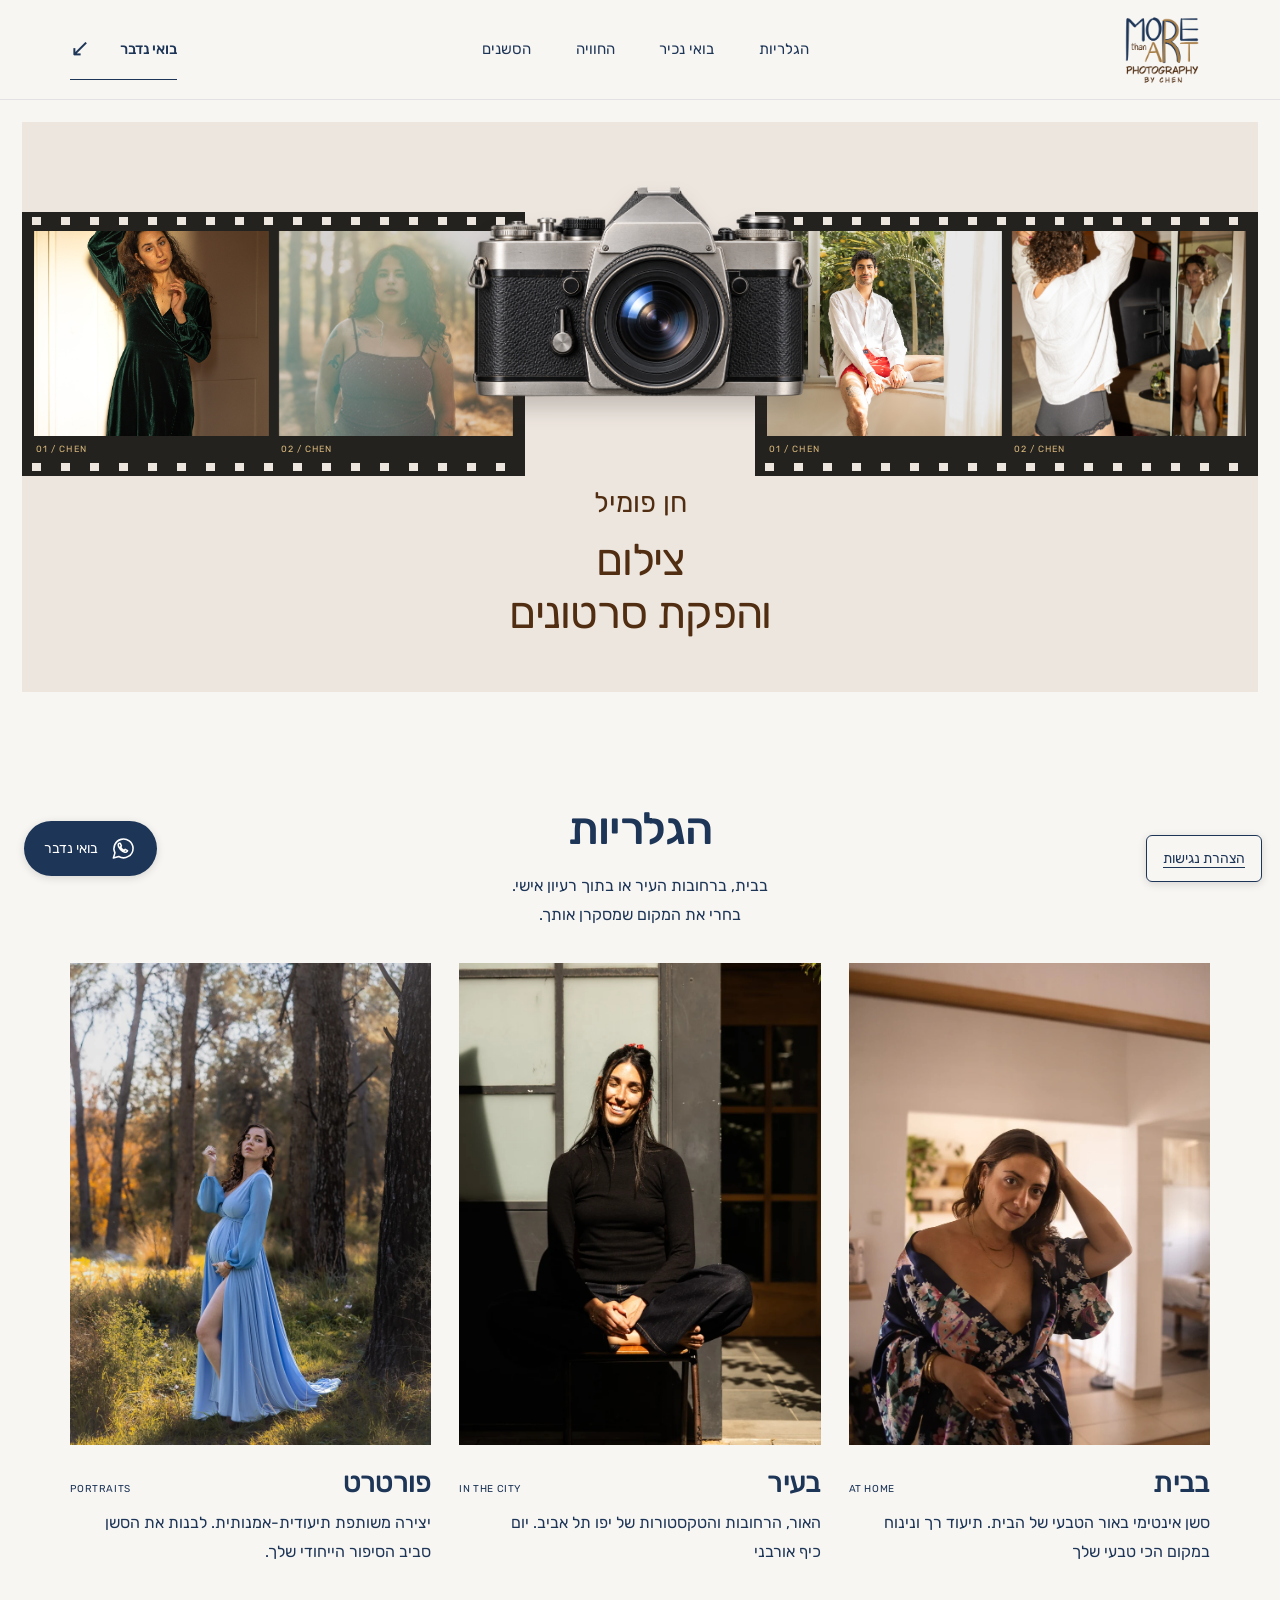
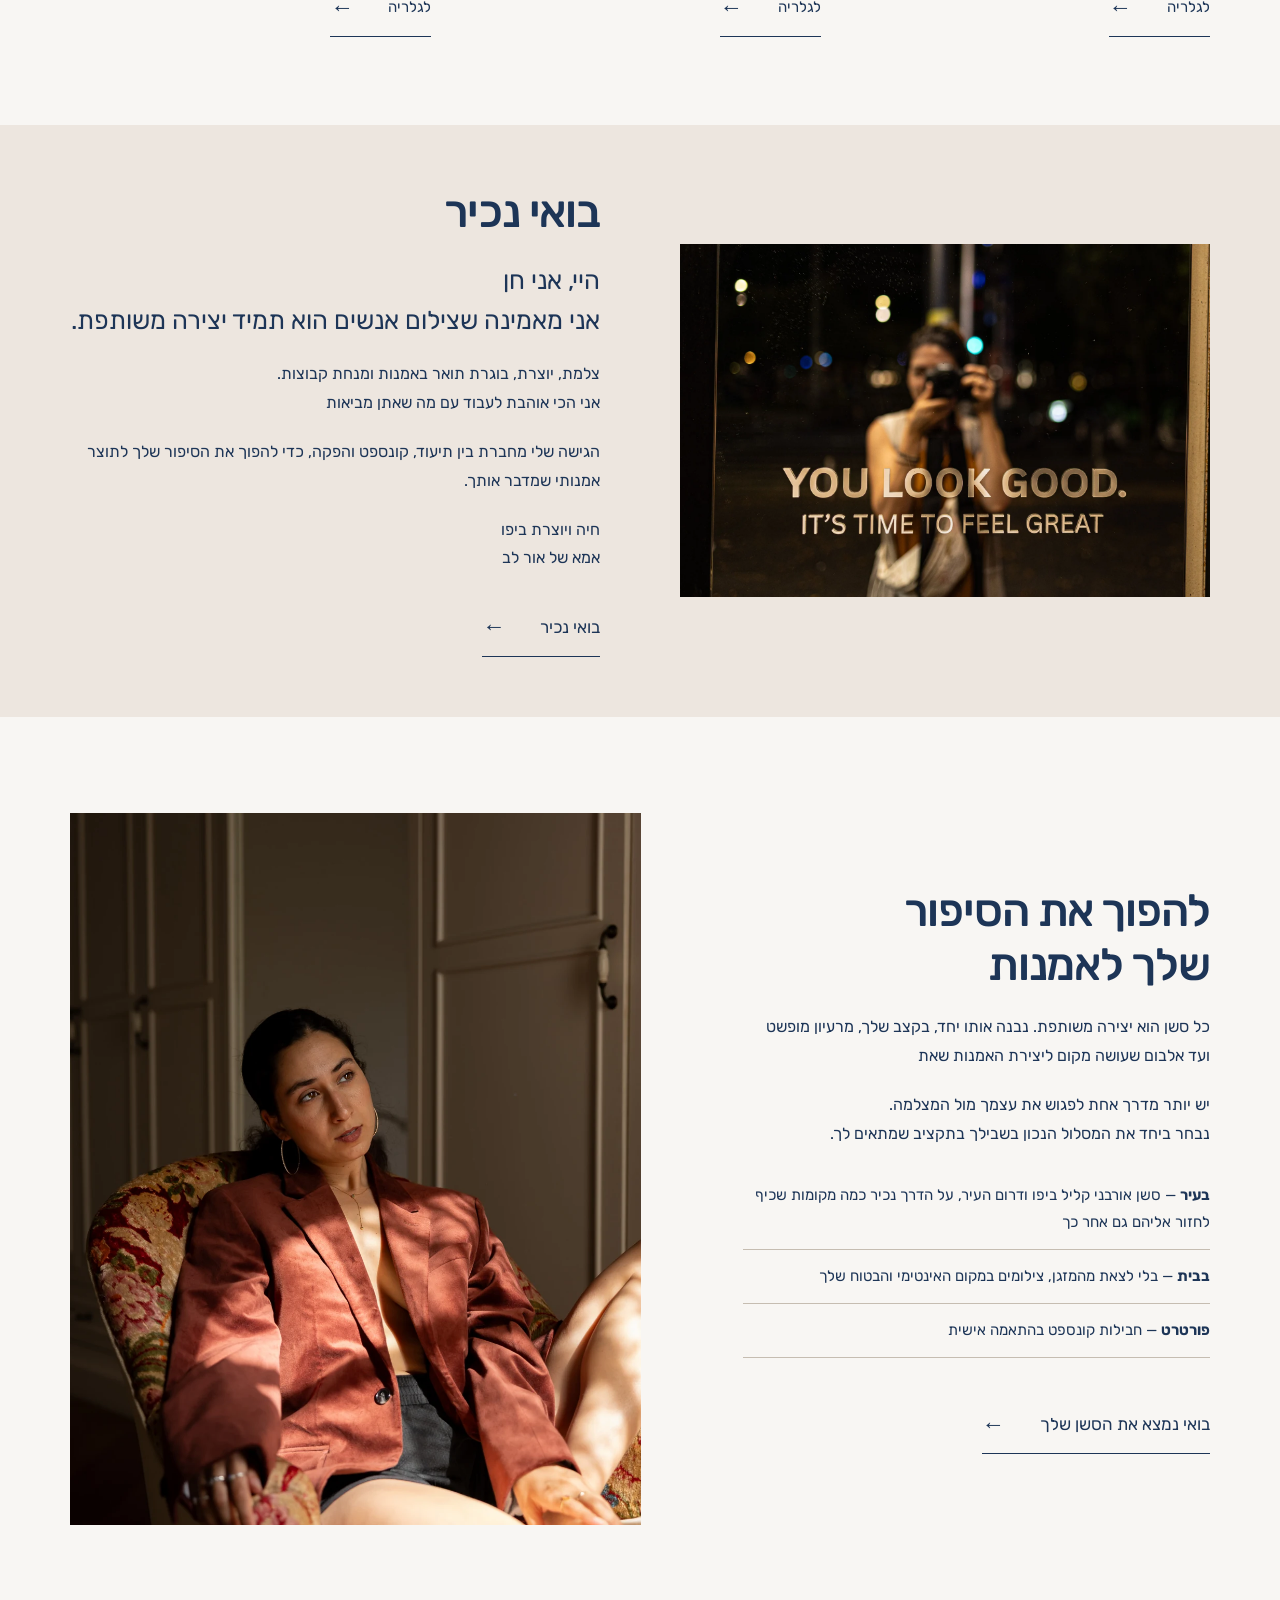
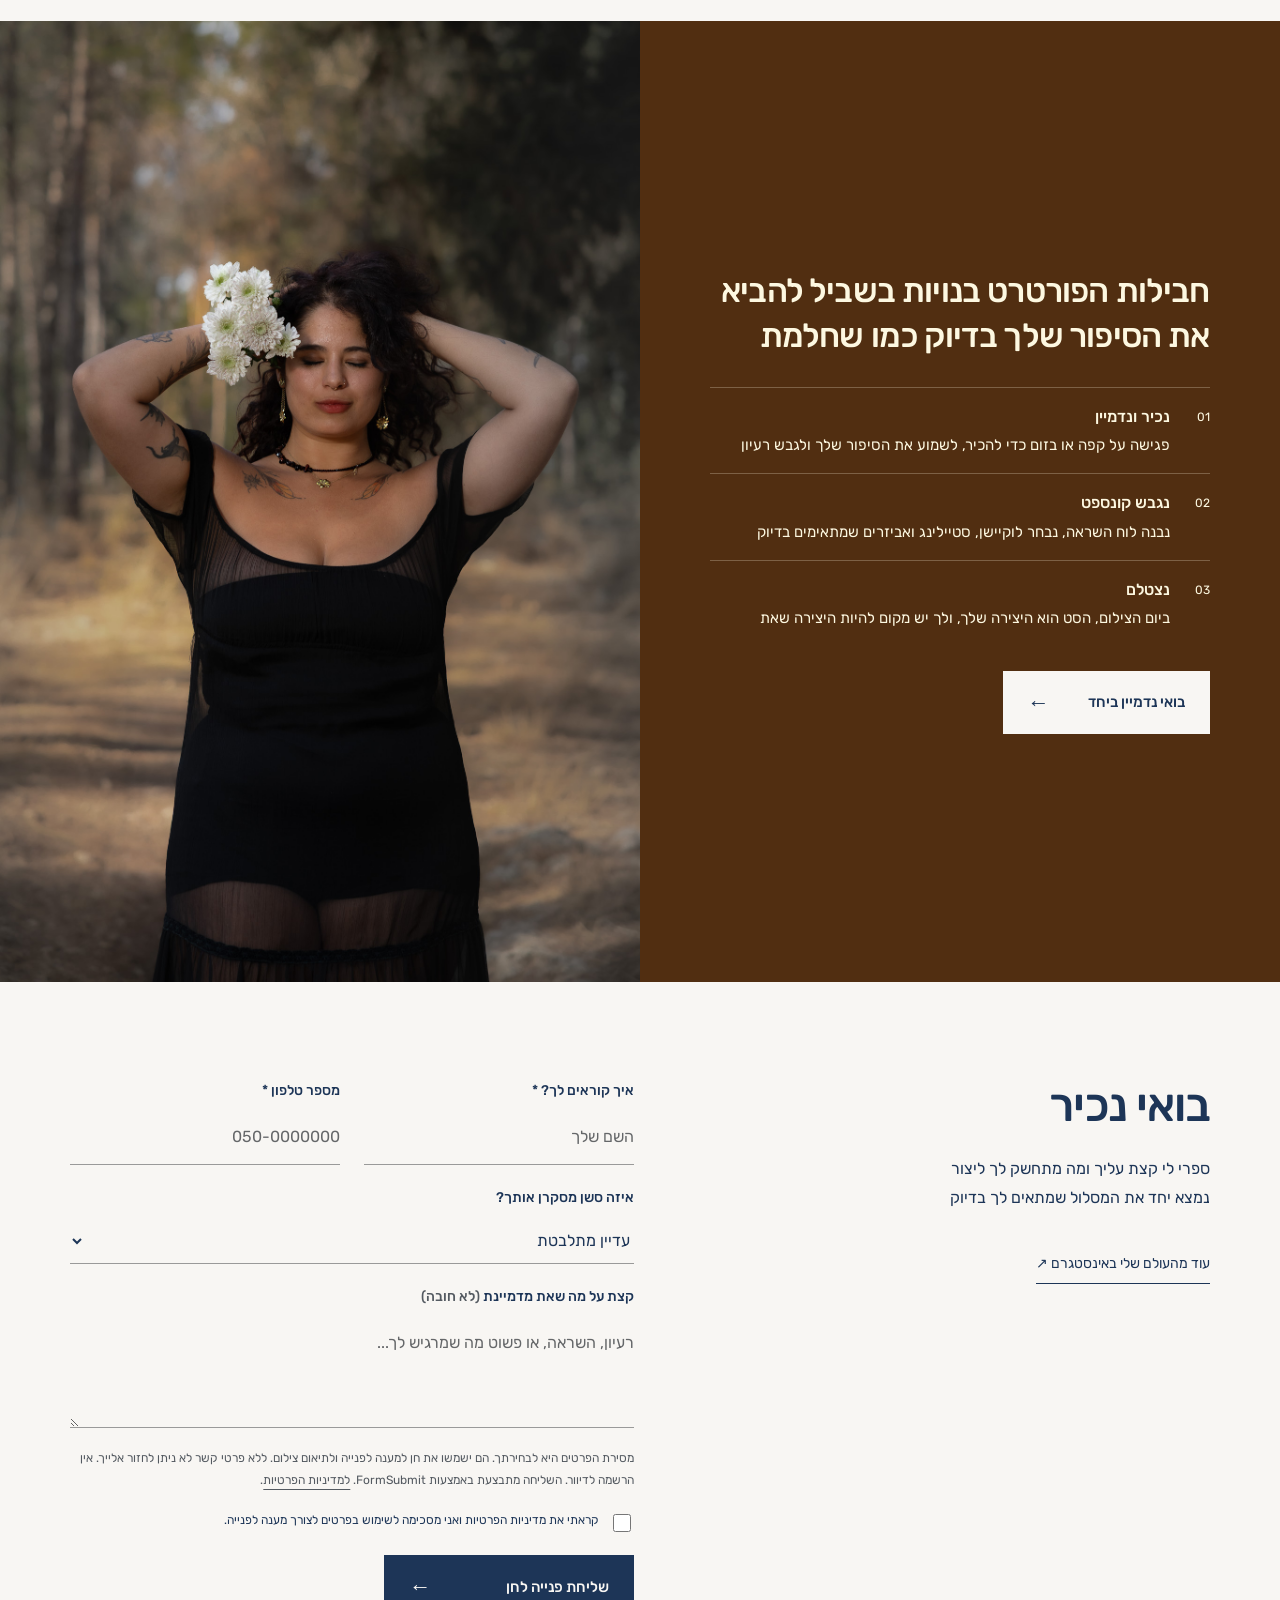
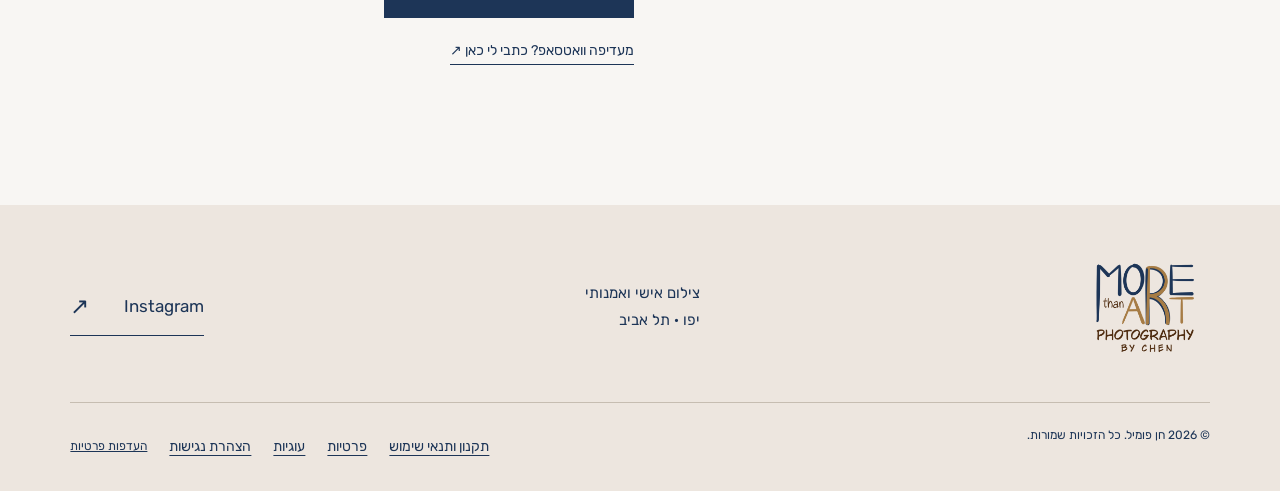
==== index.html @ 93b51cbd "Update legal disclosures and expose persistent accessibility statement link" ====
<!doctype html>
<html lang="he" dir="rtl">
<head>
  <meta charset="utf-8">
  <meta name="viewport" content="width=device-width,initial-scale=1">
  <meta name="description" content="חן פומיל, צלמת ויוצרת ביפו. צילום אישי ואמנותי בבית, בעיר ובסשן פורטרט שנבנה סביב העולם שלך.">
  <meta name="theme-color" content="#1d3557">
  <meta name="robots" content="noindex,nofollow">
  <title>חן פומיל | צילום והפקת סיפורים</title>
  <link rel="icon" href="assets/favicon.svg" type="image/svg+xml">
  <link rel="preload" href="assets/fonts/rubik-variable.ttf" as="font" type="font/ttf" crossorigin><link rel="stylesheet" href="styles.css?v=legal-access-1"><link rel="stylesheet" href="art-direction.css">
  <script src="site-config.js?v=email-form-1" defer></script>
  <script src="app.js?v=email-form-1" defer></script>
<link rel="stylesheet" href="cinema-preview.css?v=main-1"><link rel="stylesheet" href="hero-camera.css?v=four-photos-fast"><script src="hero-camera.js?v=main-1" defer></script></head>
<body>
  <a class="skip-link" href="#main">דילוג לתוכן</a>
  <header class="site-header">
    <a class="brand" href="./" aria-label="חן פומיל, לעמוד הבית"><img src="assets/brand/logo-1600.webp" alt="חן פומיל" width="190" height="70"></a>
    <button class="menu-toggle" aria-expanded="false" aria-controls="main-nav">תפריט <span aria-hidden="true">☰</span></button>
    <nav class="main-nav" id="main-nav" aria-label="ניווט ראשי">
      <a href="#galleries">הגלריות</a><a href="#about">בואי נכיר</a><a href="#experience">החוויה</a><a href="#packages">הסשנים</a><a class="mobile-contact" href="#contact">יצירת קשר</a>
    </nav>
    <a class="header-contact" href="#contact">בואי נדבר <span aria-hidden="true">↙</span></a>
  </header>
  <main id="main">
<section class="cinema-stage demo-camera" aria-labelledby="hero-title"><div class="cinema-hero"><div class="film-window film-left"><div class="film-track"><figure class="film-frame"><img src="assets/hero-selected-1.jpg" alt="דיוקן בשמלת קטיפה ירוקה באור חם" width="1365" height="2048"><figcaption>01 / CHEN</figcaption></figure><figure class="film-frame"><img src="assets/hero-selected-2.jpg" alt="דיוקן בטבע באור שמש רך" width="1365" height="2048"><figcaption>02 / CHEN</figcaption></figure></div></div><div class="cinema-signature"><div class="camera" aria-hidden="true"><img class="camera-real" src="assets/camera-realistic.png" alt="" width="1536" height="1024"><span class="lens-glint"></span></div><div class="signature-copy"><p>חן פומיל</p><h1 id="hero-title">צילום<br>והפקת סרטונים</h1></div><span class="sequence-label" aria-hidden="true"></span></div><div class="film-window film-right"><div class="film-track"><figure class="film-frame"><img src="assets/hero-selected-4.jpg" alt="דיוקן ליד חלון וצמחייה" width="1365" height="2048"><figcaption>01 / CHEN</figcaption></figure><figure class="film-frame"><img src="assets/hero-selected-3.jpg" alt="צילום מול מראה בבית" width="1365" height="2048"><figcaption>02 / CHEN</figcaption></figure></div></div><div class="exposure" aria-hidden="true"></div><span class="scroll-cue" aria-hidden="true">גלול כדי לגלות עוד צילומים ↓</span></div></section>

    <section class="gallery-section section-wrap" id="galleries" aria-labelledby="galleries-title">
      <div class="section-intro"><h2 id="galleries-title">הגלריות</h2><p>בבית, ברחובות העיר או בתוך רעיון אישי.<br>בחרי את המקום שמסקרן אותך.</p><nav class="mobile-gallery-links" aria-label="גישה מהירה לגלריות"><a href="gallery.html?category=home">בבית</a><a href="gallery.html?category=urban">בעיר</a><a href="gallery.html?category=portrait">פורטרט</a></nav></div>
      <div class="gallery-choices">
        <article class="gallery-choice"><a class="gallery-photo" href="gallery.html?category=home" aria-label="לגלריית בבית"><img src="assets/cover-home.webp" alt="צילום אישי באור הטבעי של הבית" width="600" height="800" loading="lazy"></a><div class="gallery-title"><h3><a href="gallery.html?category=home">בבית</a></h3><span lang="en" dir="ltr">AT HOME</span></div><p>סשן אינטימי באור הטבעי של הבית. תיעוד רך ונינוח במקום הכי טבעי שלך</p><a class="text-link" href="gallery.html?category=home">לגלריה <span aria-hidden="true">←</span></a></article>
        <article class="gallery-choice"><a class="gallery-photo" href="gallery.html?category=urban" aria-label="לגלריית בעיר"><img src="assets/cover-urban.webp" alt="צילום אורבני ברחובות העיר" width="600" height="800" loading="lazy"></a><div class="gallery-title"><h3><a href="gallery.html?category=urban">בעיר</a></h3><span lang="en" dir="ltr">IN THE CITY</span></div><p>האור, הרחובות והטקסטורות של יפו תל אביב. יום כיף אורבני</p><a class="text-link" href="gallery.html?category=urban">לגלריה <span aria-hidden="true">←</span></a></article>
        <article class="gallery-choice"><a class="gallery-photo" href="gallery.html?category=portrait" aria-label="לגלריית פורטרט"><img src="assets/cover-portrait.webp" alt="פורטרט אמנותי מתוך עבודותיה של חן" width="600" height="800" loading="lazy"></a><div class="gallery-title"><h3><a href="gallery.html?category=portrait">פורטרט</a></h3><span lang="en" dir="ltr">PORTRAITS</span></div><p>יצירה משותפת תיעודית-אמנותית. לבנות את הסשן סביב הסיפור הייחודי שלך.</p><a class="text-link" href="gallery.html?category=portrait">לגלריה <span aria-hidden="true">←</span></a></article>
      </div>
    </section>

    <section class="about-section" id="about" aria-labelledby="about-title">
      <div class="about-image"><img src="assets/brand/chen-1600.webp" alt="חן פומיל, צלמת ויוצרת" width="800" height="1000" loading="lazy"></div>
      <div class="about-copy"><h2 id="about-title">בואי נכיר</h2><p class="about-lead">היי, אני חן<br>אני מאמינה שצילום אנשים הוא תמיד יצירה משותפת.</p><p>צלמת, יוצרת, בוגרת תואר באמנות ומנחת קבוצות.<br>אני הכי אוהבת לעבוד עם מה שאתן מביאות</p><p>הגישה שלי מחברת בין תיעוד, קונספט והפקה, כדי להפוך את הסיפור שלך לתוצר אמנותי שמדבר אותך.</p><p>חיה ויוצרת ביפו<br>אמא של אור לב</p><a class="text-link" href="#contact">בואי נכיר <span aria-hidden="true">←</span></a></div>
    </section>

    <section class="experience-section section-wrap" id="experience" aria-labelledby="experience-title">
      <div class="experience-copy"><h2 id="experience-title">להפוך את הסיפור שלך לאמנות</h2><p>כל סשן הוא יצירה משותפת. נבנה אותו יחד, בקצב שלך, מרעיון מופשט ועד אלבום שעושה מקום ליצירת האמנות שאת</p><p>יש יותר מדרך אחת לפגוש את עצמך מול המצלמה.<br>נבחר ביחד את המסלול הנכון בשבילך בתקציב שמתאים לך.</p><ul class="session-options"><li><strong>בעיר</strong> — סשן אורבני קליל ביפו ודרום העיר, על הדרך נכיר כמה מקומות שכיף לחזור אליהם גם אחר כך</li><li><strong>בבית</strong> — בלי לצאת מהמזגן, צילומים במקום האינטימי והבטוח שלך</li><li><strong>פורטרט</strong> — חבילות קונספט בהתאמה אישית</li></ul><a class="text-link" href="#contact">בואי נמצא את הסשן שלך <span aria-hidden="true">←</span></a></div>
      <div class="experience-images"><img class="experience-main" src="assets/experience.webp" alt="פורטרט שנוצר מתוך קונספט אישי" width="700" height="900" loading="lazy"></div>
    </section>

    <section class="packages-section" id="packages" aria-labelledby="packages-title"><div class="packages-photo"><img src="assets/packages-portrait.jpg" alt="רגע מתוך סשן צילום של חן" width="1365" height="2048" loading="lazy"></div><div class="packages-copy"><h2 id="packages-title">חבילות הפורטרט בנויות בשביל להביא את הסיפור שלך בדיוק כמו שחלמת</h2><ol class="process-list"><li><div><strong>נכיר ונדמיין</strong>פגישה על קפה או בזום כדי להכיר, לשמוע את הסיפור שלך ולגבש רעיון</div></li><li><div><strong>נגבש קונספט</strong>נבנה לוח השראה, נבחר לוקיישן, סטיילינג ואביזרים שמתאימים בדיוק</div></li><li><div><strong>נצטלם</strong>ביום הצילום, הסט הוא היצירה שלך, ולך יש מקום להיות היצירה שאת</div></li></ol><a class="button button-light" href="#contact">בואי נדמיין ביחד <span aria-hidden="true">←</span></a></div></section>

    <section class="contact-section section-wrap" id="contact" aria-labelledby="contact-title"><div class="contact-intro"><h2 id="contact-title">בואי נכיר</h2><p>ספרי לי קצת עליך ומה מתחשק לך ליצור<br>נמצא יחד את המסלול שמתאים לך בדיוק</p><a class="contact-instagram" data-instagram href="#contact">עוד מהעולם שלי באינסטגרם <span aria-hidden="true">↗</span></a></div>
      <form id="lead-form" class="lead-form" action="https://formsubmit.co/Chen@morethanart.co.il" method="post">
        <div class="form-row"><label><span>איך קוראים לך? <span aria-hidden="true">*</span></span><input name="name" autocomplete="name" required maxlength="100" placeholder="השם שלך"></label><label><span>מספר טלפון <span aria-hidden="true">*</span></span><input name="phone" type="tel" dir="ltr" autocomplete="tel" required maxlength="24" placeholder="050-0000000"></label></div>
        
        <label>איזה סשן מסקרן אותך?<select name="category"><option value="undecided">עדיין מתלבטת</option><option value="home">בית</option><option value="urban">עיר</option><option value="portrait">פורטרט - חבילה בהתאמה אישית</option></select></label>
        <label>קצת על מה שאת מדמיינת <span class="optional">(לא חובה)</span><textarea name="message" rows="3" maxlength="2000" placeholder="רעיון, השראה, או פשוט מה שמרגיש לך..."></textarea></label>
        <div class="honey" aria-hidden="true"><label>Website<input name="website" tabindex="-1" autocomplete="off"></label></div>
        <p class="form-privacy">מסירת הפרטים היא לבחירתך. הם ישמשו את חן למענה לפנייה ולתיאום צילום. ללא פרטי קשר לא ניתן לחזור אלייך. אין הרשמה לדיוור. השליחה מתבצעת באמצעות FormSubmit. <a href="legal.html?section=privacy">למדיניות הפרטיות</a>.</p>
        <label class="consent"><input type="checkbox" name="consent" required><span>קראתי את מדיניות הפרטיות ואני מסכימה לשימוש בפרטים לצורך מענה לפנייה.</span></label>
        <button class="button button-dark" type="submit">שליחת פנייה לחן <span aria-hidden="true">←</span></button><a class="contact-whatsapp" data-whatsapp href="https://wa.me/972545282908">מעדיפה וואטסאפ? כתבי לי כאן ↗</a><p id="form-status" class="form-status" role="status" aria-live="polite"></p>
      </form>
    </section>
  </main>
  <footer class="site-footer"><div class="footer-top"><a class="brand footer-brand" href="./"><img src="assets/brand/logo-1600.webp" alt="חן פומיל" width="200" height="80" loading="lazy"></a><p>צילום אישי ואמנותי<br>יפו · תל אביב</p><a data-instagram href="#contact" class="text-link">Instagram <span aria-hidden="true">↗</span></a></div><div class="footer-bottom"><span>© <span data-year>2026</span> חן פומיל. כל הזכויות שמורות.</span><nav aria-label="מידע משפטי"><a href="legal.html?section=terms">תקנון ותנאי שימוש</a><a href="legal.html?section=privacy">פרטיות</a><a href="legal.html?section=cookies">עוגיות</a><a href="legal.html?section=accessibility">הצהרת נגישות</a><button class="link-button" data-cookie-settings>העדפות פרטיות</button></nav></div></footer>
  <a class="whatsapp-float" data-whatsapp href="#contact" aria-label="יצירת קשר בוואטסאפ"><svg viewBox="0 0 24 24" aria-hidden="true"><path d="M20.5 11.7a8.5 8.5 0 0 1-12.7 7.4L3 20.5l1.4-4.6a8.5 8.5 0 1 1 16.1-4.2Z"/><path d="M8.4 7.3c-.4 0-1.1.7-1.1 1.6 0 2.5 3.3 5.9 5.9 6.4 1 .2 2.3-.6 2.4-1.4l-2.1-1.1-.9 1c-1.5-.6-2.7-1.8-3.3-3.2l.8-.9-1-2.4Z"/></svg><span>בואי נדבר</span></a>
  <dialog class="privacy-dialog" id="privacy-dialog" aria-labelledby="privacy-title"><button class="dialog-close" data-close-privacy aria-label="סגירת העדפות פרטיות">×</button><h2 id="privacy-title">הפרטיות שלך</h2><p>האתר אינו מפעיל כלי פרסום או ניתוח התנהגות, ואינו מטמיע תוכן מאינסטגרם או מוואטסאפ. הקישורים נפתחים רק בבחירתך.</p><p>האתר אינו שומר עוגיות או העדפות באחסון המקומי של הדפדפן. <a href="legal.html?section=cookies">מידע על עוגיות ואחסון מקומי</a></p><button class="button button-dark" data-close-privacy>הבנתי, אפשר להמשיך</button></dialog>
  <div class="toast" role="status" aria-live="polite" hidden></div>
<a class="accessibility-link" href="legal.html?section=accessibility" aria-label="הצהרת נגישות ויצירת קשר לסיוע">הצהרת נגישות</a></body>
</html>
---- styles.css ----
@font-face{font-family:Rubik;src:url('assets/fonts/rubik-variable.ttf') format('truetype');font-style:normal;font-weight:300 900;font-display:swap}
.mobile-contact,.mobile-gallery-links{display:none}
:root{--navy:#1d3557;--chocolate:#512e11;--gold:#a67c45;--ivory:#ede6df;--cream:#fdf8e1;--canvas:#f8f6f3;--line:#c6bdb1;--muted:#545a61;--header-height:106px;--sticky:10;--floating:20;--toast:30}
*{box-sizing:border-box}html{scroll-behavior:smooth;scroll-padding-top:calc(var(--header-height) + 20px)}body{margin:0;color:var(--navy);background:var(--canvas);font-family:Rubik,Arial,sans-serif;font-size:18px;line-height:1.65}body.modal-open{overflow:hidden}a{color:inherit;text-underline-offset:5px}button,input,select,textarea{font:inherit}button,a,input,textarea,select{-webkit-tap-highlight-color:transparent}button{cursor:pointer}button:disabled{cursor:wait;opacity:.7}img{display:block;max-width:100%;height:auto}a{text-decoration:none}h1,h2,h3,p{margin:0}h1,h2,h3{font-family:Rubik,Arial,sans-serif;font-weight:400;line-height:1.25;text-wrap:balance}h2{font-size:clamp(2.3rem,4vw,4rem)}h3{font-size:2.25rem}p{text-wrap:pretty}::selection{background:var(--navy);color:white}:focus-visible{outline:3px solid var(--gold);outline-offset:6px}section[id]{scroll-margin-top:20px}.skip-link{position:fixed;top:-100px;right:20px;background:var(--navy);color:white;padding:12px 20px;z-index:50}.skip-link:focus{top:12px}.site-header{height:var(--header-height);padding:12px 4.4%;display:flex;align-items:center;justify-content:space-between;background:var(--canvas);position:sticky;top:0;z-index:var(--sticky);border-bottom:1px solid rgba(29,53,87,.1)}.brand{display:flex;align-items:center;flex-shrink:0}.brand img{width:96px;height:78px;object-fit:contain}.main-nav{display:flex;align-items:center;gap:clamp(22px,3.5vw,54px)}.main-nav a{font-size:17px;position:relative}.main-nav a:after{content:'';position:absolute;bottom:-6px;right:0;width:0;height:1px;background:currentColor;transition:width .2s ease}.main-nav a:hover:after{width:100%}.header-contact{display:flex;gap:45px;align-items:center;border-bottom:1px solid var(--navy);padding:8px 0}.header-contact span{font-size:24px}.menu-toggle{display:none}.hero{height:min(790px,calc(100svh - var(--header-height)));min-height:570px;position:relative;margin:0 18px;color:white;overflow:hidden;background:var(--navy)}.hero picture{position:absolute;inset:0}.hero-image{width:100%;height:100%;object-fit:cover;object-position:center 43%}.hero-shade{position:absolute;inset:0;background:linear-gradient(0deg,rgba(9,17,21,.35),rgba(9,17,21,.08) 50%,rgba(9,17,21,.08))}.hero-content{position:absolute;inset:0;display:flex;align-items:center;justify-content:center;flex-direction:column;text-align:center;padding:35px 24px;text-shadow:0 2px 18px #0004}.hero-kicker{font-size:17px;margin-bottom:20px}.hero h1{font-size:clamp(3.7rem,6.2vw,5.9rem);line-height:1.18;letter-spacing:-.025em}.hero-content>p:not(.hero-kicker){font-size:21px;margin:20px 0 30px}.hero-bottom{position:absolute;bottom:25px;inset-inline:40px;display:flex;justify-content:space-between;gap:20px;font-size:14px}.hero-bottom [lang=en]{font-size:12px;letter-spacing:.1em}.button{display:inline-flex;justify-content:space-between;align-items:center;gap:44px;border:1px solid transparent;padding:14px 27px;min-height:54px;font-size:17px;font-weight:500;line-height:1.5;transition:background .2s,color .2s;text-shadow:none}.button span{font-size:22px}.button-light{background:var(--canvas);color:var(--navy)}.button-light:hover{background:var(--ivory)}.button-dark{background:var(--navy);color:var(--canvas)}.button-dark:hover{background:#29466e}.section-wrap{max-width:1440px;margin-inline:auto;padding:110px 6.2%}.section-intro{text-align:center;max-width:580px;margin:0 auto 55px}.section-intro h2{margin-bottom:20px}.eyebrow{font-size:16px;margin-bottom:18px}.section-intro>p:last-child{font-size:20px}.gallery-choices{display:grid;grid-template-columns:repeat(3,minmax(0,1fr));gap:36px}.gallery-photo{display:block;overflow:hidden;background:var(--ivory)}.gallery-photo img{width:100%;aspect-ratio:3/4;object-fit:cover;transition:transform .45s ease-out}.gallery-photo:hover img{transform:scale(1.025)}.gallery-title{display:flex;align-items:baseline;justify-content:space-between;margin:25px 0 12px;gap:12px}.gallery-title span{font-size:11px;letter-spacing:.13em}.gallery-choice p{font-size:18px;min-height:118px}.text-link{display:inline-flex;gap:35px;align-items:center;border-bottom:1px solid currentColor;padding:8px 0;min-height:44px}.gallery-choice .text-link{margin-top:20px}.text-link span{font-size:23px;transition:transform .2s}.text-link:hover span{transform:translateX(-5px)}.about-section{display:grid;grid-template-columns:1fr 1fr;background:var(--ivory);align-items:stretch}.about-image img{width:100%;height:100%;min-height:620px;max-height:780px;object-fit:cover;object-position:50% 50%}.about-copy{padding:80px clamp(30px,7vw,120px);align-self:center}.about-copy h2{margin-bottom:30px}.about-lead{font-family:Rubik,Arial,sans-serif;font-size:clamp(1.6rem,2.2vw,2.25rem);line-height:1.6;margin-bottom:26px}.about-copy p:not(.eyebrow):not(.about-lead){margin-bottom:20px}.about-copy .text-link{margin-top:5px}.experience-section{display:grid;grid-template-columns:.9fr 1.1fr;gap:12%;align-items:center;padding-top:135px;padding-bottom:150px}.experience-copy h2{margin-bottom:32px}.experience-copy>p:not(.eyebrow){margin-bottom:20px;max-width:46ch}.experience-copy .text-link{margin-top:12px}.experience-images{position:relative;padding-bottom:65px;padding-inline-start:65px}.experience-main{width:100%;aspect-ratio:4/5;object-fit:cover}.experience-detail{position:absolute;width:42%;aspect-ratio:4/5;object-fit:cover;bottom:0;right:0;border:8px solid var(--canvas)}.packages-section{display:grid;grid-template-columns:1fr 1fr;background:var(--chocolate);color:var(--cream);align-items:stretch}.packages-photo{order:2}.packages-photo img{width:100%;height:100%;object-fit:cover;max-height:680px;min-height:560px}.packages-copy{align-self:center;padding:70px clamp(30px,7vw,120px)}.packages-copy h2{font-size:clamp(2.1rem,3.5vw,3.5rem);margin-bottom:28px}.packages-copy p{margin-bottom:25px}.packages-copy .button{margin-top:12px}.contact-section{display:grid;grid-template-columns:.9fr 1.1fr;gap:12%;padding-top:125px;padding-bottom:125px}.contact-intro h2{font-size:clamp(2.8rem,4.5vw,4.5rem);margin-bottom:32px}.contact-intro p:not(.eyebrow){margin-bottom:35px}.contact-instagram{display:inline-block;border-bottom:1px solid currentColor;padding-bottom:6px;font-size:16px}.lead-form{display:flex;flex-direction:column;gap:22px}.form-row{display:grid;grid-template-columns:1fr 1fr;gap:24px}.lead-form label{display:flex;flex-direction:column;gap:8px;font-size:16px}.optional{display:contents;color:var(--muted)}input,select,textarea{border:0;border-bottom:1px solid #9a9a99;border-radius:0;background:transparent;color:var(--navy);padding:12px 0;width:100%;font-size:18px}input::placeholder,textarea::placeholder{color:#656769;opacity:1}input[dir=ltr]{text-align:right}select{padding-inline-end:25px}textarea{resize:vertical;min-height:96px}.lead-form .consent{flex-direction:row;align-items:flex-start;font-size:14px;gap:10px;line-height:1.6}.consent input{accent-color:var(--navy);width:18px;height:18px;flex-shrink:0;margin-top:3px}.form-privacy{font-size:14px;color:var(--muted)}.form-privacy a{text-decoration:underline}.lead-form .button{align-self:flex-start;min-width:250px}.form-status{font-size:16px;min-height:24px}.form-status.error{color:#973019}.honey{position:absolute;inset-inline-start:-10000px;width:1px;height:1px;overflow:hidden}.site-footer{background:var(--ivory);padding:50px 6.2% 22px}.footer-top{display:flex;justify-content:space-between;align-items:center;gap:25px;padding-bottom:42px}.footer-brand img{width:130px;height:105px}.footer-top p{font-size:17px}.footer-bottom{border-top:1px solid var(--line);display:flex;justify-content:space-between;gap:24px;padding-top:22px;font-size:13px}.footer-bottom nav{display:flex;gap:22px;flex-wrap:wrap}.link-button{border:0;background:transparent;padding:0;color:inherit;text-decoration:underline;font:inherit}.whatsapp-float{position:fixed;bottom:24px;left:24px;z-index:var(--floating);display:flex;align-items:center;gap:12px;background:var(--navy);color:white;border-radius:40px;min-height:55px;padding:13px 20px;box-shadow:0 2px 8px #0002;font-size:16px}.whatsapp-float svg{width:27px;height:27px;fill:none;stroke:currentColor;stroke-width:1.4;stroke-linecap:round;stroke-linejoin:round}.whatsapp-float:hover{background:var(--chocolate)}dialog{border:0;color:var(--navy);background:var(--canvas);padding:45px;max-width:560px;width:calc(100% - 32px);max-height:90svh;overflow:auto}dialog::backdrop{background:#071425bb}.privacy-dialog h2{font-size:2rem;margin:10px 0 24px}.privacy-dialog p{margin-bottom:20px}.privacy-dialog a{text-decoration:underline}.dialog-close{position:absolute;top:10px;left:10px;width:44px;height:44px;font-size:32px;background:transparent;border:0;color:inherit}.toast{position:fixed;bottom:95px;left:24px;max-width:340px;background:var(--navy);color:white;padding:16px 22px;z-index:var(--toast)}
/* Gallery pages keep original image proportions; the lightbox never crops. */
.page-header{text-align:center;padding:70px 24px 45px;max-width:750px;margin:auto}.page-header h1{font-size:clamp(3rem,6vw,5rem);margin:20px 0}.page-header p{font-size:20px}.back-link{font-size:15px}.gallery-tabs{display:flex;gap:30px;justify-content:center;margin:35px 0 0}.gallery-tabs a{padding:8px 12px;border-bottom:1px solid transparent}.gallery-tabs a[aria-current=page]{border-color:var(--navy)}.photo-grid{max-width:1500px;margin:0 auto;padding:15px 4% 90px;columns:3;column-gap:22px}.photo-button{display:block;width:100%;padding:0;margin:0 0 22px;background:var(--ivory);border:0;break-inside:avoid;position:relative}.photo-button img{width:100%;height:auto}.photo-button:after{content:'↗';position:absolute;bottom:12px;left:12px;width:32px;height:32px;background:var(--canvas);color:var(--navy);display:grid;place-items:center;opacity:0;transition:opacity .2s}.photo-button:hover:after,.photo-button:focus-visible:after{opacity:1}.gallery-cta{text-align:center;background:var(--ivory);padding:70px 24px}.gallery-cta h2{margin-bottom:30px}.lightbox{max-width:none;width:100vw;height:100svh;max-height:none;margin:0;padding:65px 75px 55px;background:#111c28;color:white;overflow:hidden}.lightbox-frame{height:100%;display:flex;align-items:center;justify-content:center}.lightbox img{max-height:100%;max-width:100%;height:auto;width:auto;object-fit:contain}.lightbox .dialog-close{left:20px;top:12px}.lightbox-nav{position:absolute;top:50%;border:1px solid #ffffff60;border-radius:50%;background:transparent;color:white;width:48px;height:48px;font-size:26px}.lightbox-prev{right:14px}.lightbox-next{left:14px}.lightbox-counter{position:absolute;bottom:12px;left:50%;transform:translateX(-50%);font-size:15px}.lightbox-heading{position:absolute;top:18px;right:25px;font:inherit}.legal-page{max-width:850px;margin:60px auto 100px;padding:0 28px}.legal-page h1{font-size:clamp(2.2rem,5vw,3.5rem);margin:35px 0}.legal-page h2{font-size:1.7rem;margin:35px 0 14px}.legal-page p,.legal-page ul{margin-bottom:20px}.legal-page a{text-decoration:underline}.legal-tabs{display:flex;flex-wrap:wrap;gap:12px 25px;margin:30px 0}.legal-notice{border:1px solid var(--line);padding:20px;font-size:16px;background:var(--ivory)}
@media(min-width:701px){.hero-content{left:auto;right:0;width:43%;padding-inline:30px;align-items:center}.hero h1{font-size:clamp(3rem,4.5vw,4.6rem)}.hero-content>p:not(.hero-kicker){font-size:18px;max-width:28ch}.hero-shade{background:linear-gradient(270deg,rgba(9,17,21,.55),rgba(9,17,21,.02) 60%)}.about-image{display:flex;align-items:center;padding:45px}.about-image img{min-height:0;height:auto;max-height:none;aspect-ratio:3/2;object-fit:contain}}
@media(min-width:1600px){.hero{max-width:1800px;margin-inline:auto}.section-wrap{padding-inline:80px}}
@media(max-width:1000px){.main-nav{gap:20px}.header-contact{gap:20px}.section-wrap{padding:85px 5%}.gallery-choices{gap:22px}.gallery-choice p{min-height:148px}.gallery-title{flex-wrap:wrap;gap:3px}.gallery-title span{font-size:10px}.about-copy,.packages-copy{padding:55px 40px}.about-image img{min-height:560px}.experience-section,.contact-section{gap:8%}.experience-images{padding-inline-start:25px;padding-bottom:35px}.experience-detail{border-width:5px}.footer-bottom{flex-direction:column}.photo-grid{columns:2}}
@media(max-width:700px){:root{--header-height:82px}.site-header{padding:8px 22px}.brand img{width:78px;height:64px}.menu-toggle{display:flex;align-items:center;gap:12px;background:none;border:0;padding:10px;color:var(--navy);font-size:16px;min-height:44px}.header-contact{display:none}.main-nav{display:none;position:absolute;top:82px;inset-inline:0;background:var(--canvas);padding:25px 30px 35px;border-bottom:1px solid var(--line);flex-direction:column;align-items:stretch;gap:0}.main-nav.open{display:flex}.main-nav a{padding:12px 0}.main-nav a:after{display:none}.hero{margin:0 10px;min-height:530px;height:calc(90svh - 82px);max-height:750px}.hero h1{font-size:clamp(3.2rem,12vw,4.8rem)}.hero-content{padding:25px 16px}.hero-kicker{font-size:14px;margin-bottom:22px}.hero-content>p:not(.hero-kicker){font-size:17px;max-width:240px}.hero-bottom{inset-inline:20px;bottom:18px;justify-content:center;font-size:13px}.hero-bottom [lang=en]{display:none}.hero .button{padding:12px 23px;font-size:16px;gap:35px}.section-wrap{padding:65px 24px}.section-intro{margin-bottom:35px}.section-intro>p:last-child{font-size:18px}.gallery-choices{grid-template-columns:1fr;gap:48px}.gallery-photo img{aspect-ratio:4/5}.gallery-title{flex-wrap:nowrap;margin-top:20px}.gallery-title h3{font-size:2.3rem}.gallery-title span{font-size:11px}.gallery-choice p{min-height:0;max-width:45ch}.gallery-choice .text-link{margin-top:12px}.about-section{grid-template-columns:1fr}.about-image img{min-height:0;max-height:none;aspect-ratio:4/3;object-position:center}.about-copy{padding:48px 28px}.about-lead{font-size:1.65rem}.experience-section{grid-template-columns:1fr;gap:35px;padding-block:70px}.experience-copy h2{font-size:2.8rem}.experience-images{padding:0 30px 40px 0;max-width:500px}.experience-detail{width:40%}.packages-section{grid-template-columns:1fr}.packages-photo{order:0}.packages-photo img{min-height:0;aspect-ratio:5/4}.packages-copy{padding:50px 28px}.packages-copy h2{font-size:2.25rem}.contact-section{grid-template-columns:1fr;gap:38px;padding-block:70px}.contact-intro h2{font-size:3rem}.contact-intro p:not(.eyebrow){margin-bottom:20px}.form-row{grid-template-columns:1fr;gap:22px}.lead-form .button{width:100%}.footer-top{flex-wrap:wrap;padding-bottom:30px}.footer-brand img{width:105px;height:88px}.footer-top p{font-size:15px}.footer-top>.text-link{font-size:15px}.site-footer{padding:35px 24px 105px}.footer-bottom{font-size:13px;gap:20px}.footer-bottom nav{gap:14px 20px}.whatsapp-float{left:16px;bottom:16px;padding:13px;border-radius:50%;width:55px;height:55px;justify-content:center}.whatsapp-float span{display:none}.privacy-dialog{padding:42px 25px 28px}.photo-grid{padding:10px 12px 50px;column-gap:12px}.photo-button{margin-bottom:12px}.photo-button:after{display:none}.page-header{padding-top:40px}.page-header p{font-size:18px}.gallery-tabs{gap:16px}.lightbox{padding:65px 10px 85px}.lightbox-nav{top:auto;bottom:20px;width:44px;height:44px}.lightbox-prev{right:25%}.lightbox-next{left:25%}.lightbox-counter{bottom:30px}.gallery-cta h2{font-size:2rem}.legal-page{margin-top:35px}.legal-tabs{gap:14px}.toast{left:16px;right:16px;max-width:none}}
@media(max-width:700px){.hero-content{justify-content:flex-end;padding-bottom:90px}.hero h1{font-size:clamp(2.8rem,12vw,3.5rem)}.hero-kicker{margin-bottom:14px}.hero-content>p:not(.hero-kicker){font-size:16px;margin:14px 0 22px}.hero-shade{background:linear-gradient(0deg,rgba(9,17,21,.65),rgba(9,17,21,.05) 75%)}.gallery-contact{display:flex;font-size:16px;gap:18px}.gallery-status{text-align:center;padding-inline:24px}.gallery-status:not(:empty){padding-block:30px}}
@media(max-width:700px){.mobile-contact{display:block}.mobile-gallery-links{display:flex;justify-content:center;gap:25px;margin-top:25px}.mobile-gallery-links a{padding:7px 5px;border-bottom:1px solid var(--line)}}
@media(prefers-reduced-motion:reduce){html{scroll-behavior:auto}*,*:before,*:after{animation:none!important;transition:none!important}.gallery-photo:hover img{transform:none}}

/* Refined typography and consistent photographic composition. */
:root{--header-height:100px;--content-width:1320px}
body{font-size:17px;line-height:1.8}
h1,h2,h3{font-weight:500;line-height:1.2;letter-spacing:-.025em}
h2{font-size:clamp(2rem,3.5vw,3.25rem)}h3{font-size:1.8rem}
.site-header{padding-inline:5.5%}.main-nav a{font-size:15px}.header-contact{font-size:15px;font-weight:500;gap:30px}
.hero{margin-inline:22px;min-height:550px;max-height:740px}.hero-content{align-items:flex-start;text-align:right;padding-inline:5%}
.hero h1{font-size:clamp(3rem,4.6vw,4.4rem);font-weight:400;line-height:1.17;letter-spacing:-.035em}
.hero-kicker{font-size:14px;margin-bottom:24px}.hero-content>p:not(.hero-kicker){font-size:17px;line-height:1.75;margin:24px 0 30px;max-width:28ch}.hero-bottom{inset-inline:5%;font-size:12px}
.hero-shade{background:linear-gradient(270deg,rgba(9,17,21,.59),rgba(9,17,21,.06) 48%,transparent 70%)}
.button{font-size:15px;padding:14px 24px;gap:38px}.section-wrap{max-width:var(--content-width);padding:88px 5.5%}
.section-intro{max-width:none;display:flex;justify-content:space-between;align-items:end;gap:28px;text-align:right;margin-bottom:34px}.section-intro h2{margin:0}.section-intro>p{font-size:16px;max-width:36ch}
.gallery-choices{gap:28px}.gallery-title{margin:20px 0 10px}.gallery-title span{letter-spacing:.06em;font-size:10px}.gallery-choice{display:flex;flex-direction:column}.gallery-choice p{font-size:16px;min-height:0;line-height:1.8;margin-bottom:12px}.gallery-choice .text-link{margin-top:auto;align-self:flex-start;font-size:15px}.gallery-photo img{aspect-ratio:3/4}
.about-section{padding:60px max(5.5%,calc((100vw - 1175px)/2));gap:7%;align-items:center}.about-image{padding:0}.about-image img{min-height:0;height:auto;aspect-ratio:3/2;object-fit:contain}.about-copy{padding:0}.about-copy h2{margin-bottom:22px}.about-lead{font-size:clamp(1.3rem,2vw,1.65rem);font-weight:400;line-height:1.55;margin-bottom:20px}.about-copy p:not(.about-lead){font-size:16px}
.experience-section{gap:9%;padding-block:96px}.experience-copy h2{margin-bottom:22px}.experience-images{padding-bottom:44px;padding-inline-start:42px}.experience-copy>p{font-size:16px}.process-list{list-style:none;padding:0;margin:28px 0 12px;counter-reset:step}.process-list li{display:grid;grid-template-columns:28px 1fr;gap:12px;padding:15px 0;border-top:1px solid var(--line);font-size:15px;line-height:1.7}.process-list li:before{counter-increment:step;content:'0' counter(step);font-size:12px;padding-top:4px;color:var(--muted)}.process-list strong{display:block;font-size:16px;font-weight:500;margin-bottom:3px}
.packages-copy{padding:64px clamp(30px,5.5vw,88px)}.packages-copy h2{font-size:clamp(2rem,3vw,3rem);margin-bottom:20px}.packages-copy p{font-size:16px;max-width:44ch}.session-options{list-style:none;margin:0 0 26px;padding:0}.session-options li{padding:13px 0;border-bottom:1px solid #fdf8e140;font-size:15px}.packages-photo img{min-height:540px;max-height:670px;object-position:center 38%}
.contact-section{gap:10%;padding-block:96px}.contact-intro h2{font-size:clamp(2.2rem,3.6vw,3.4rem);margin-bottom:22px}.contact-intro p{font-size:16px;max-width:34ch}.contact-instagram{font-size:14px}.lead-form{gap:20px}.lead-form label{font-size:14px;font-weight:500}.lead-form input,.lead-form select,.lead-form textarea{font-size:16px;font-weight:400}.form-privacy,.lead-form .consent{font-size:12px;font-weight:400}.form-status{font-size:14px}.contact-whatsapp{display:inline-flex;margin-top:18px;font-size:14px;border-bottom:1px solid currentColor}.site-footer{padding-inline:5.5%}.footer-top p{font-size:15px}.footer-bottom{font-size:12px}.whatsapp-float{font-size:14px}
.page-header{padding-top:50px;max-width:800px}.page-header h1{font-size:clamp(2.6rem,5vw,4rem)}.page-header p{font-size:17px;max-width:48ch;margin:auto}.gallery-tabs{gap:20px}.gallery-tabs a{font-size:15px;min-height:44px}.gallery-tabs a[aria-current=page]{font-weight:500}.gallery-cta h2{font-size:clamp(1.8rem,3vw,2.6rem)}
@media(min-width:701px){.hero-content{width:48%}}
@media(min-width:701px) and (max-width:1000px){.about-section{gap:5%;padding-block:45px}.about-copy{padding:0}.about-image img{min-height:0}.gallery-title{flex-wrap:wrap}.hero-content{width:52%}.hero h1{font-size:3.1rem}.experience-section{gap:6%}.main-nav{gap:18px}}
@media(max-width:700px){:root{--header-height:82px}body{font-size:16px}.site-header{padding-inline:20px}.hero{margin-inline:10px;min-height:560px;height:calc(94svh - 82px);max-height:730px}.hero-content{align-items:center;text-align:center;padding:25px 22px 62px}.hero h1{font-size:clamp(2.5rem,10.5vw,3.4rem);line-height:1.15}.hero-kicker{font-size:12px;margin-bottom:14px}.hero-content>p:not(.hero-kicker){font-size:15px;max-width:27ch;margin:16px 0 23px}.hero-bottom{bottom:15px;font-size:11px}.hero-shade{background:linear-gradient(0deg,rgba(9,17,21,.78),rgba(9,17,21,.25) 42%,transparent 70%)}.section-wrap{padding:58px 22px}.section-intro{display:block;margin-bottom:28px}.section-intro h2{margin-bottom:13px}.section-intro>p{font-size:15px;max-width:32ch}.mobile-gallery-links{justify-content:flex-start;gap:28px;margin-top:18px;font-size:15px}.gallery-choices{gap:36px}.gallery-title{margin:16px 0 8px}.gallery-title h3{font-size:1.8rem}.gallery-choice p{font-size:15px;margin-bottom:8px}.gallery-photo img{aspect-ratio:4/5}.about-section{padding:32px 22px 42px;gap:30px}.about-copy{padding:0}.about-copy h2{font-size:2.1rem}.about-lead{font-size:1.35rem}.about-image img{aspect-ratio:3/2;min-height:0}.experience-section{gap:30px}.experience-copy h2{font-size:2.2rem}.experience-images{padding:0 30px 30px 0}.process-list{margin-top:20px}.packages-copy{padding:38px 22px 44px}.packages-copy h2{font-size:2.1rem}.packages-photo img{min-height:0;aspect-ratio:5/4}.contact-section{gap:28px}.contact-intro h2{font-size:2.35rem}.form-row{gap:20px}.contact-instagram{font-size:14px}.site-footer{padding-inline:22px}.page-header{padding:32px 22px}.page-header p{font-size:16px}.gallery-tabs{gap:12px}.gallery-tabs a{padding-inline:10px}.gallery-contact{font-size:14px}.footer-top{gap:18px}}

.contact-whatsapp{align-self:flex-start;margin-top:0}.process-list li:before{direction:ltr}

/* Client cover artwork is shown in full, with the headline on its own canvas. */
.hero{display:flex;flex-direction:column;height:auto;min-height:0;max-height:none;background:var(--canvas);color:var(--navy);margin-inline:22px}
.hero .hero-content{position:static;inset:auto;width:100%;padding:58px 24px 42px;align-items:center;justify-content:center;text-align:center;text-shadow:none}
.hero .hero-kicker{font-size:18px;margin:0 0 16px}
.hero h1{font-size:clamp(2.2rem,4.6vw,4.4rem);line-height:1.2}
.hero-cover{display:block;width:100%;height:auto;aspect-ratio:4/1;object-fit:contain}
.experience-images{padding:0}
.experience-copy .session-options li{border-color:var(--line)}
.packages-copy .process-list li{border-color:#fdf8e140}
.packages-copy .process-list li:before{color:inherit}
.packages-copy h2{font-size:clamp(1.8rem,2.6vw,2.6rem);line-height:1.35}
@media(max-width:700px){.hero{margin-inline:0}.hero .hero-content{padding:40px 22px 30px}.hero .hero-kicker{font-size:16px;margin-bottom:12px}.hero h1{max-width:12ch}.experience-images{padding:0}}

.gallery-section .section-intro{display:flex;flex-direction:column;align-items:center;gap:16px;text-align:center}
.gallery-section .section-intro h2{margin:0}
.gallery-section .section-intro>p{margin:0 auto;max-width:40ch}
.gallery-section .mobile-gallery-links{justify-content:center}
/* Display the supplied vertical photograph at its original aspect ratio. */
.packages-photo{padding:0;overflow:hidden;align-self:center}
.packages-photo img{display:block;position:static;width:100%;height:auto;min-height:0;max-height:none;aspect-ratio:1365/2048;object-fit:contain}

.accessibility-link{position:fixed;right:18px;bottom:18px;z-index:30;display:flex;align-items:center;min-height:44px;padding:10px 16px;background:var(--canvas);color:var(--navy);border:1px solid var(--navy);border-radius:6px;font-size:14px;box-shadow:0 2px 8px #0002;text-decoration:underline;text-underline-offset:4px}
.footer-bottom nav a{display:inline-flex;align-items:center;min-height:44px;font-size:14px;text-decoration:underline;text-underline-offset:4px}
.legal-tabs a[aria-current=page]{font-weight:600;text-decoration-thickness:2px}
@media(prefers-reduced-motion:reduce){html{scroll-behavior:auto}}
---- art-direction.css ----
/* Panoramic photographic signature, based on the client's visual references. */
.hero{display:grid;grid-template-columns:1fr 1fr 2.2fr 1fr 1fr;direction:ltr;align-items:stretch;gap:10px;margin:22px 22px 0;padding:24px;min-height:0;height:clamp(320px,30vw,460px);max-height:none;background:#ede6df;color:#512e11;overflow:hidden}
.hero-panel{min-width:0;min-height:0;overflow:hidden}
.hero-panel img{display:block;width:100%;height:100%;object-fit:cover}
.panel-one img{object-position:45% center}.panel-two img{object-position:50% center}.panel-three img{object-position:50% center}.panel-four img{object-position:50% center}
.hero-signature{direction:rtl;display:flex;flex-direction:column;align-items:center;justify-content:center;text-align:center;position:relative;padding:18px 12px;margin-inline:12px;border-block:1px solid #a67c45}
.hero-brand{width:85px;height:auto;object-fit:contain;margin-bottom:16px;mix-blend-mode:multiply}
.hero .hero-kicker{font-size:17px;line-height:1.5;margin:0 0 10px;font-weight:400}
.hero h1{font-size:clamp(1.8rem,3vw,3.2rem);line-height:1.25;font-weight:400;letter-spacing:-.025em;margin:0;text-wrap:balance}
@media(min-width:1600px){.hero{max-width:1756px;margin-inline:auto}}
@media(max-width:1000px) and (min-width:701px){.hero{padding:16px;gap:7px;margin-inline:16px;grid-template-columns:1fr 1fr 2.5fr 1fr 1fr}.hero-signature{margin-inline:5px}.hero-brand{width:65px;margin-bottom:12px}.hero h1{font-size:2rem}}
@media(max-width:700px){.hero{height:auto;margin:10px 10px 0;padding:18px;grid-template-columns:repeat(4,minmax(0,1fr));grid-template-rows:auto clamp(160px,45vw,240px);gap:7px}.hero-signature{grid-column:1/-1;grid-row:1;border:0;margin:0 0 20px;padding:8px 4px 18px;border-bottom:1px solid #a67c45}.hero-brand{width:72px;margin-bottom:14px}.hero .hero-kicker{font-size:16px;margin-bottom:8px}.hero h1{font-size:clamp(2rem,8vw,2.6rem);max-width:none}.hero h1 br{display:block}.hero-panel{grid-row:2}.panel-one{grid-column:1}.panel-two{grid-column:2}.panel-three{grid-column:3}.panel-four{grid-column:4}}

/* Center the signature around the name and headline, without repeating the logo. */
.hero .hero-kicker{font-size:clamp(1.65rem,2.7vw,2.8rem);line-height:1.3;margin:0 0 24px;font-weight:400}
.hero h1{font-size:clamp(2.25rem,3.7vw,4rem);line-height:1.22;font-weight:400}
@media(max-width:1000px) and (min-width:701px){.hero .hero-kicker{font-size:1.8rem;margin-bottom:22px}.hero h1{font-size:2.4rem}}
@media(max-width:700px){.hero-signature{padding-block:22px 28px}.hero .hero-kicker{font-size:1.8rem;margin-bottom:18px}.hero h1{font-size:clamp(2.1rem,9vw,2.8rem)}}

/* Name leads the signature; the service line supports it. */
.hero .hero-kicker{font-size:clamp(2.6rem,4.8vw,5rem);line-height:1.15;margin-bottom:24px;letter-spacing:-.025em}
.hero h1{font-size:clamp(1.55rem,2.35vw,2.5rem);line-height:1.35;letter-spacing:0}
@media(max-width:1000px) and (min-width:701px){.hero .hero-kicker{font-size:2.9rem;margin-bottom:22px}.hero h1{font-size:1.65rem}}
@media(max-width:700px){.hero .hero-kicker{font-size:clamp(2.8rem,12vw,3.7rem);margin-bottom:18px}.hero h1{font-size:clamp(1.5rem,6.5vw,2rem)}}
---- cinema-preview.css ----
.demo-bar{background:#1d3557;color:#fff;padding:14px 20px;display:flex;justify-content:center;gap:12px;align-items:center;flex-wrap:wrap;font-size:14px}.demo-bar a,.demo-bar button{font:inherit;color:inherit;border:1px solid #ffffff80;background:transparent;padding:8px 14px;cursor:pointer}.demo-bar [aria-current=page]{background:#fdf8e1;color:#512e11}.demo-bar p{flex-basis:100%;text-align:center;font-size:13px}.cinema-stage{margin:22px;position:relative}.cinema-hero{height:480px;display:grid;grid-template-columns:1fr 340px 1fr;direction:ltr;background:#ede6df;position:relative;overflow:hidden;align-items:center}.cinema-signature{position:relative;z-index:2;direction:rtl;text-align:center;align-self:stretch;display:flex;flex-direction:column;justify-content:center;align-items:center;background:#ede6df;padding:28px 12px;color:#512e11}.signature-copy p{font-size:56px;line-height:1.15;margin:22px 0 15px}.signature-copy h1{font-size:25px;font-weight:400;line-height:1.4}.film-window{overflow:hidden;padding:30px 0;direction:ltr}.film-track{display:flex;gap:12px;width:max-content;padding:20px 12px;background:#24221f;position:relative;transform:translateX(var(--strip-x,0px))}.film-track:before,.film-track:after{content:'';height:8px;position:absolute;left:0;right:0;background:repeating-linear-gradient(90deg,transparent 0 10px,#ede6df 10px 19px,transparent 19px 29px)}.film-track:before{top:5px}.film-track:after{bottom:5px}.film-frame{margin:0;width:170px;flex:none;position:relative}.film-frame img{width:100%;height:285px;object-fit:cover;display:block}.film-frame figcaption{font-size:9px;letter-spacing:.12em;color:#d7b77b;padding:5px 2px 0;text-align:left}.film-left{transform:rotate(-3deg) scale(1.05)}.film-right{transform:rotate(3deg) scale(1.05)}.camera{width:132px;height:95px;position:relative;direction:ltr;filter:drop-shadow(0 5px 4px #0002)}.camera-body{position:absolute;inset:20px 0 0;background:#353532;border:3px solid #9b9181;border-radius:9px}.camera-top{position:absolute;top:10px;left:40px;width:48px;height:20px;background:#353532;border:3px solid #9b9181;border-radius:5px 5px 0 0}.camera-flash{position:absolute;left:10px;top:13px;width:20px;height:9px;background:#ac8955;border-radius:3px}.camera-brand{position:absolute;top:5px;left:6px;font-size:8px;color:#e4dac8;letter-spacing:.1em}.camera-grip{position:absolute;right:6px;top:10px;width:15px;bottom:8px;border-radius:3px;background:#232522}.camera-lens{position:absolute;width:63px;height:63px;border:5px solid #817969;border-radius:50%;left:35px;top:3px;background:#101b22;box-shadow:inset 0 0 0 4px #262b2a;overflow:hidden}.lens-glass{position:absolute;inset:12px;border-radius:50%;background:radial-gradient(circle at 30% 25%,#a9c9c9,#304b58 35%,#10212c 65%)}.shutter{position:absolute;inset:0;background:#141412;clip-path:circle(0%)}.exposure{position:absolute;inset:0;background:#fff9e9;opacity:0;pointer-events:none;z-index:3}.sequence-label{font-size:12px;min-height:22px;margin-top:18px;color:#725b41}.scroll-cue{display:none}.demo-camera.play .shutter{animation:shutter-click .45s .8s ease-in-out}.demo-camera.play .camera{animation:camera-press .45s .8s}.demo-camera.play .exposure{animation:exposure .55s 1s}.demo-camera.play .film-frame img{animation:develop 3s 1.25s both}.demo-camera.play .film-frame:nth-child(even) img{animation-delay:1.55s}.demo-camera.play .signature-copy{animation:signature-arrive 1s 1s both}.demo-camera.play .film-left .film-track{animation:feed-left 1.3s 1.1s both}.demo-camera.play .film-right .film-track{animation:feed-right 1.3s 1.1s both}@keyframes shutter-click{50%{clip-path:circle(75%)}100%{clip-path:circle(0%)}}@keyframes camera-press{50%{transform:scale(.94)}}@keyframes exposure{25%{opacity:.38}100%{opacity:0}}@keyframes develop{0%{filter:brightness(.15) grayscale(1) blur(5px)}45%{filter:brightness(.8) grayscale(1) blur(1px)}100%{filter:none}}@keyframes signature-arrive{from{opacity:.2;transform:translateY(12px)}to{opacity:1;transform:none}}@keyframes feed-left{from{transform:translateX(-120px)}to{transform:translateX(0)}}@keyframes feed-right{from{transform:translateX(90px)}to{transform:translateX(0)}}.demo-table.cinema-stage{height:1250px}.demo-table .cinema-hero{position:sticky;top:100px}.demo-table .camera,.demo-table .sequence-label{display:none}.demo-table .film-window{transform:none}.demo-table .film-track{will-change:transform}.demo-table .scroll-cue{display:block;position:absolute;bottom:15px;left:0;right:0;text-align:center;font-size:13px;color:#512e11}.demo-table .signature-copy p{margin-top:0}
@media(max-width:700px){.cinema-stage{margin:10px}.cinema-hero{height:530px;grid-template-columns:1fr 1fr;grid-template-rows:270px 260px;gap:0}.cinema-signature{grid-column:1/-1;grid-row:1;padding:15px}.signature-copy p{font-size:43px;margin:10px 0}.signature-copy h1{font-size:21px}.camera{transform:scale(.72);margin:-12px 0}.sequence-label{margin-top:7px}.film-window{padding:15px 0;grid-row:2}.film-frame{width:135px}.film-frame img{height:190px}.film-track{gap:8px;padding-inline:8px}.demo-table .cinema-hero{top:82px;height:470px;grid-template-rows:210px 260px}.demo-table.cinema-stage{height:1000px}.demo-table .scroll-cue{bottom:5px;font-size:11px;background:#ede6df}.demo-bar{gap:8px}.demo-bar strong{width:100%;text-align:center}}
@media(prefers-reduced-motion:reduce){.cinema-stage *{animation:none!important;transition:none!important}.demo-table.cinema-stage{height:auto}.demo-table .cinema-hero{position:relative;top:0}.film-track{transform:none!important}.scroll-cue{display:none!important}}
/* Photoreal camera with film physically feeding outward from behind its body. */
.demo-camera .cinema-hero{height:620px;display:block}
.demo-camera .cinema-signature{position:absolute;inset:0;background:transparent;display:block;padding:0;pointer-events:none}
.demo-camera .camera{position:absolute;top:58px;left:50%;width:350px;height:auto;aspect-ratio:3/2;transform:translateX(-50%);z-index:4;filter:drop-shadow(0 13px 10px #271c1833);margin:0}
.camera-real{display:block;width:100%;height:auto}
.lens-glint{position:absolute;width:37%;height:55%;top:35%;left:35%;border-radius:50%;background:radial-gradient(circle,#fff9e8 0%,#ecdfc266 30%,transparent 70%);opacity:0}
.demo-camera .signature-copy{position:absolute;top:370px;left:12px;right:12px}
.demo-camera .signature-copy p{font-size:60px;margin:0 0 15px}
.demo-camera .signature-copy h1{font-size:27px}
.demo-camera .sequence-label{position:absolute;top:530px;left:0;right:0;margin:0}
.demo-camera .film-window{position:absolute;top:90px;width:calc(50% - 115px);padding:0;transform:none;z-index:1;overflow:hidden}
.demo-camera .film-left{left:0;transform-origin:right center}
.demo-camera .film-right{right:0;transform-origin:left center}
.demo-camera .film-track{padding-block:19px;gap:10px}
.demo-camera .film-frame{width:165px}
.demo-camera .film-frame img{height:205px}
.demo-camera.play .camera{animation:real-camera-click .55s .9s both}
.demo-camera.play .lens-glint{animation:lens-exposure .7s 1s both}
.demo-camera.play .exposure{animation:exposure .7s 1.1s}
.demo-camera.play .film-left{animation:unroll-left 2.5s 1.4s cubic-bezier(.16,1,.3,1) both}
.demo-camera.play .film-right{animation:unroll-right 2.5s 1.4s cubic-bezier(.16,1,.3,1) both}
.demo-camera.play .film-left .film-track{animation:transport-left 2.5s 1.4s cubic-bezier(.16,1,.3,1) both}
.demo-camera.play .film-right .film-track{animation:transport-right 2.5s 1.4s cubic-bezier(.16,1,.3,1) both}
.demo-camera.play .film-frame img{animation:develop-print 3.8s 2s both}
.demo-camera.play .film-frame:nth-child(even) img{animation-delay:2.4s}
.demo-camera.play .signature-copy{animation:signature-arrive 1.2s 3.6s both}
@keyframes real-camera-click{0%,100%{transform:translateX(-50%) scale(1)}45%{transform:translateX(-50%) scale(.975)}}
@keyframes lens-exposure{30%{opacity:.85}100%{opacity:0}}
@keyframes unroll-left{from{clip-path:inset(0 0 0 100%)}to{clip-path:inset(0 0 0 0)}}
@keyframes unroll-right{from{clip-path:inset(0 100% 0 0)}to{clip-path:inset(0 0 0 0)}}
@keyframes transport-left{from{transform:translateX(350px)}to{transform:translateX(0)}}
@keyframes transport-right{from{transform:translateX(-350px)}to{transform:translateX(0)}}
@keyframes develop-print{0%,15%{filter:brightness(.12) sepia(1) blur(3px)}50%{filter:brightness(.65) grayscale(1) blur(.5px)}100%{filter:none}}
@media(max-width:700px){.demo-camera .cinema-hero{height:540px}.demo-camera .camera{width:220px;top:40px}.demo-camera .film-window{top:90px;width:calc(50% - 65px)}.demo-camera .film-frame{width:105px}.demo-camera .film-frame img{height:150px}.demo-camera .film-track{padding-block:17px;gap:6px}.demo-camera .signature-copy{top:320px}.demo-camera .signature-copy p{font-size:46px}.demo-camera .signature-copy h1{font-size:24px}.demo-camera .sequence-label{top:470px}}
@media(prefers-reduced-motion:reduce){.demo-camera .film-window{clip-path:none}.demo-camera .camera{transform:translateX(-50%)}.demo-camera .signature-copy{opacity:1}.demo-camera .film-frame img{filter:none}}
---- hero-camera.css ----
.demo-camera .cinema-hero{height:570px}
.demo-camera .signature-copy{top:365px}
.demo-camera .signature-copy p{font-size:28px;margin:0 0 15px;font-weight:400}
.demo-camera .signature-copy h1{font-size:44px;line-height:1.2;font-weight:400}
.demo-camera .sequence-label{display:none}
@media(max-width:700px){.demo-camera .cinema-hero{height:470px}.demo-camera .camera{width:210px;top:30px}.demo-camera .film-window{top:80px;width:calc(50% - 62px)}.demo-camera .film-frame{width:105px}.demo-camera .film-frame img{height:150px}.demo-camera .signature-copy{top:295px}.demo-camera .signature-copy p{font-size:23px;margin-bottom:12px}.demo-camera .signature-copy h1{font-size:clamp(1.9rem,8vw,2.5rem);line-height:1.25}}

/* Exactly two unique photographs on each side. */
.demo-camera .film-track{width:100%;box-sizing:border-box;display:grid;grid-template-columns:repeat(2,minmax(0,1fr))}
.demo-camera .film-frame{width:auto;min-width:0}
@media(max-width:700px){
.demo-camera .cinema-hero{height:620px}
.demo-camera .film-track{grid-template-columns:minmax(0,1fr)}
.demo-camera .film-frame img{height:130px}
.demo-camera .signature-copy{top:445px}
}
.demo-camera.play .film-frame img{animation-duration:2.2s;animation-delay:1.6s}
.demo-camera.play .film-frame:nth-child(even) img{animation-delay:1.8s}
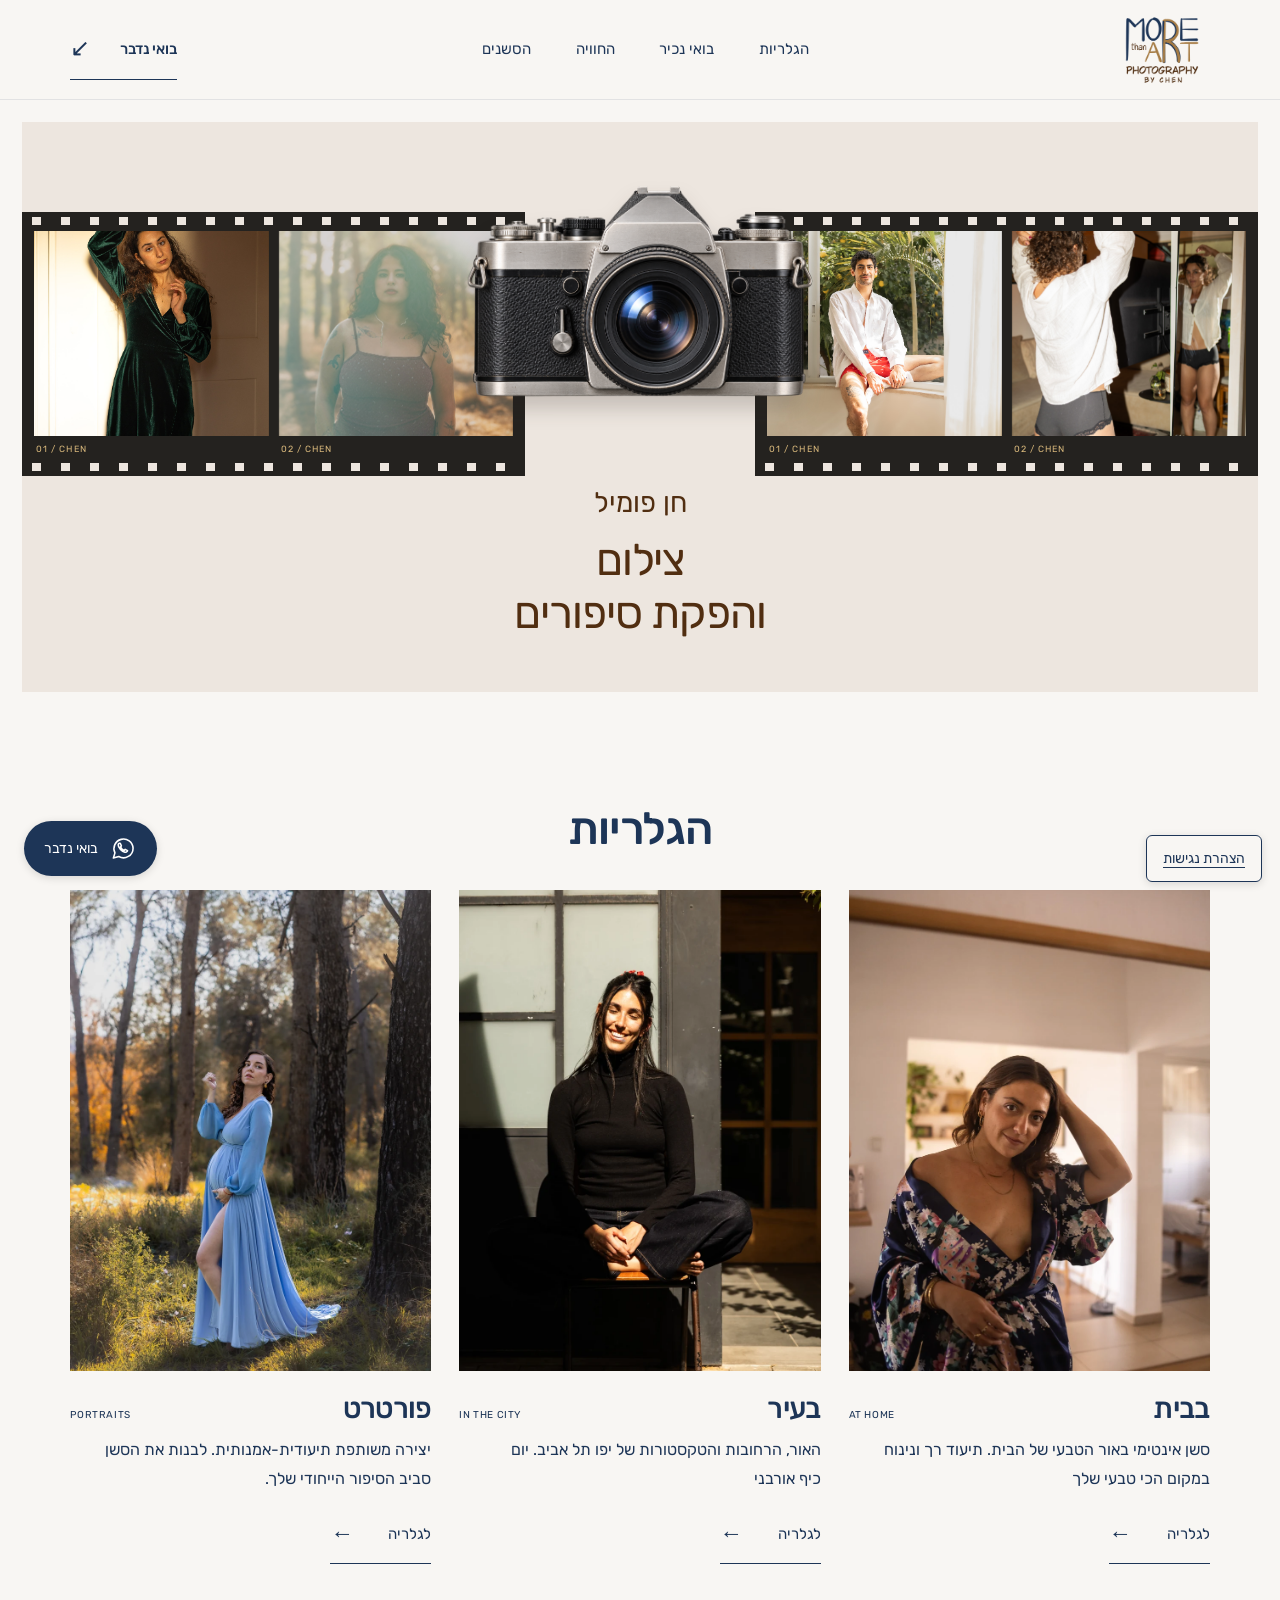
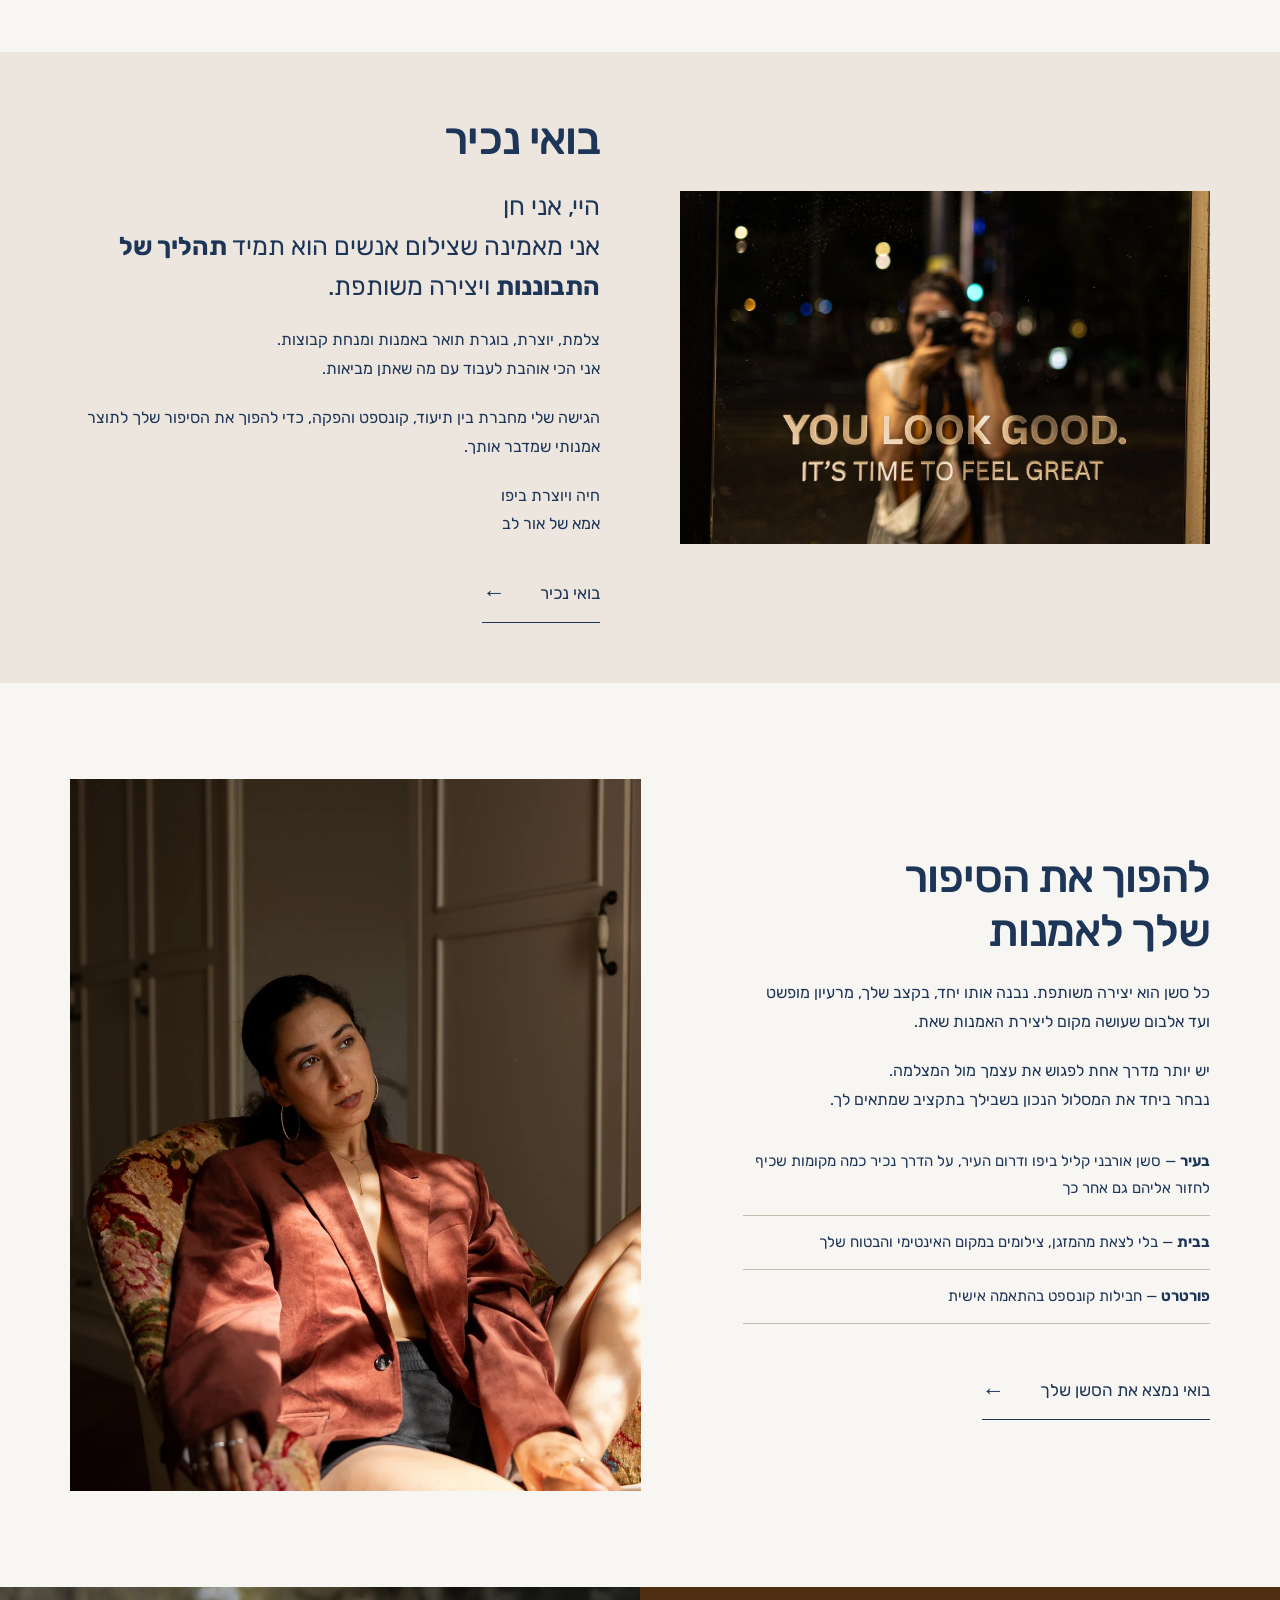
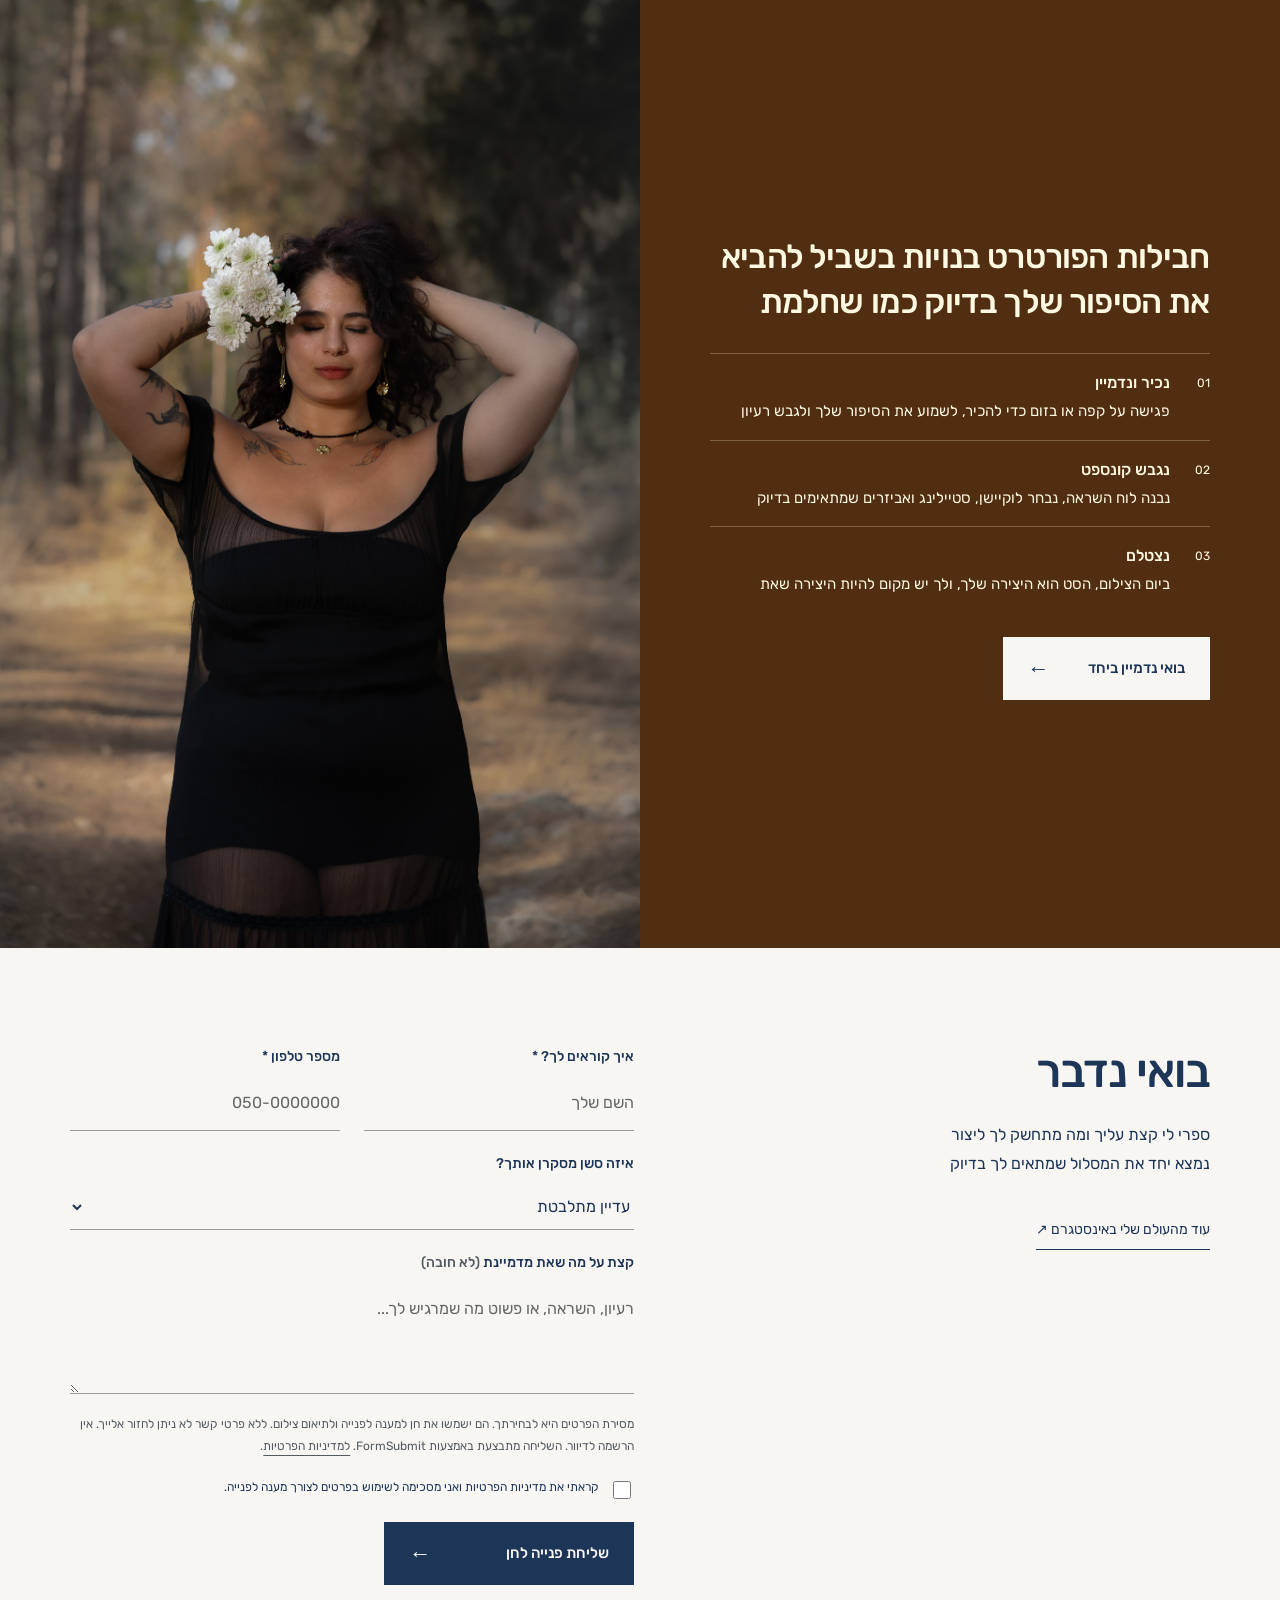
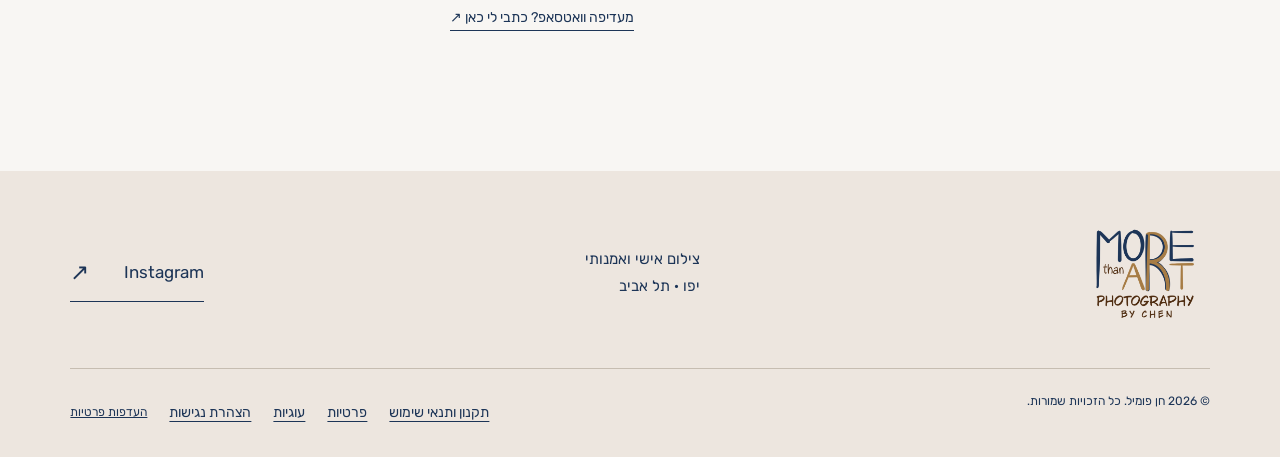
==== commit 96f01241: "Apply Chen copy feedback and place experience image first on mobile" ====
--- a/index.html
+++ b/index.html
@@ -8,9 +8,9 @@
   <meta name="robots" content="noindex,nofollow">
   <title>חן פומיל | צילום והפקת סיפורים</title>
   <link rel="icon" href="assets/favicon.svg" type="image/svg+xml">
-  <link rel="preload" href="assets/fonts/rubik-variable.ttf" as="font" type="font/ttf" crossorigin><link rel="stylesheet" href="styles.css?v=legal-access-1"><link rel="stylesheet" href="art-direction.css">
+  <link rel="preload" href="assets/fonts/rubik-variable.ttf" as="font" type="font/ttf" crossorigin><link rel="stylesheet" href="styles.css?v=chen-notes-1"><link rel="stylesheet" href="art-direction.css">
   <script src="site-config.js?v=email-form-1" defer></script>
-  <script src="app.js?v=email-form-1" defer></script>
+  <script src="app.js?v=form-thanks-2" defer></script>
 <link rel="stylesheet" href="cinema-preview.css?v=main-1"><link rel="stylesheet" href="hero-camera.css?v=four-photos-fast"><script src="hero-camera.js?v=main-1" defer></script></head>
 <body>
   <a class="skip-link" href="#main">דילוג לתוכן</a>
@@ -23,10 +23,10 @@
     <a class="header-contact" href="#contact">בואי נדבר <span aria-hidden="true">↙</span></a>
   </header>
   <main id="main">
-<section class="cinema-stage demo-camera" aria-labelledby="hero-title"><div class="cinema-hero"><div class="film-window film-left"><div class="film-track"><figure class="film-frame"><img src="assets/hero-selected-1.jpg" alt="דיוקן בשמלת קטיפה ירוקה באור חם" width="1365" height="2048"><figcaption>01 / CHEN</figcaption></figure><figure class="film-frame"><img src="assets/hero-selected-2.jpg" alt="דיוקן בטבע באור שמש רך" width="1365" height="2048"><figcaption>02 / CHEN</figcaption></figure></div></div><div class="cinema-signature"><div class="camera" aria-hidden="true"><img class="camera-real" src="assets/camera-realistic.png" alt="" width="1536" height="1024"><span class="lens-glint"></span></div><div class="signature-copy"><p>חן פומיל</p><h1 id="hero-title">צילום<br>והפקת סרטונים</h1></div><span class="sequence-label" aria-hidden="true"></span></div><div class="film-window film-right"><div class="film-track"><figure class="film-frame"><img src="assets/hero-selected-4.jpg" alt="דיוקן ליד חלון וצמחייה" width="1365" height="2048"><figcaption>01 / CHEN</figcaption></figure><figure class="film-frame"><img src="assets/hero-selected-3.jpg" alt="צילום מול מראה בבית" width="1365" height="2048"><figcaption>02 / CHEN</figcaption></figure></div></div><div class="exposure" aria-hidden="true"></div><span class="scroll-cue" aria-hidden="true">גלול כדי לגלות עוד צילומים ↓</span></div></section>
+<section class="cinema-stage demo-camera" aria-labelledby="hero-title"><div class="cinema-hero"><div class="film-window film-left"><div class="film-track"><figure class="film-frame"><img src="assets/hero-selected-1.jpg" alt="דיוקן בשמלת קטיפה ירוקה באור חם" width="1365" height="2048"><figcaption>01 / CHEN</figcaption></figure><figure class="film-frame"><img src="assets/hero-selected-2.jpg" alt="דיוקן בטבע באור שמש רך" width="1365" height="2048"><figcaption>02 / CHEN</figcaption></figure></div></div><div class="cinema-signature"><div class="camera" aria-hidden="true"><img class="camera-real" src="assets/camera-realistic.png" alt="" width="1536" height="1024"><span class="lens-glint"></span></div><div class="signature-copy"><p>חן פומיל</p><h1 id="hero-title">צילום<br>והפקת סיפורים</h1></div><span class="sequence-label" aria-hidden="true"></span></div><div class="film-window film-right"><div class="film-track"><figure class="film-frame"><img src="assets/hero-selected-4.jpg" alt="דיוקן ליד חלון וצמחייה" width="1365" height="2048"><figcaption>01 / CHEN</figcaption></figure><figure class="film-frame"><img src="assets/hero-selected-3.jpg" alt="צילום מול מראה בבית" width="1365" height="2048"><figcaption>02 / CHEN</figcaption></figure></div></div><div class="exposure" aria-hidden="true"></div><span class="scroll-cue" aria-hidden="true">גלול כדי לגלות עוד צילומים ↓</span></div></section>
 
     <section class="gallery-section section-wrap" id="galleries" aria-labelledby="galleries-title">
-      <div class="section-intro"><h2 id="galleries-title">הגלריות</h2><p>בבית, ברחובות העיר או בתוך רעיון אישי.<br>בחרי את המקום שמסקרן אותך.</p><nav class="mobile-gallery-links" aria-label="גישה מהירה לגלריות"><a href="gallery.html?category=home">בבית</a><a href="gallery.html?category=urban">בעיר</a><a href="gallery.html?category=portrait">פורטרט</a></nav></div>
+      <div class="section-intro"><h2 id="galleries-title">הגלריות</h2><nav class="mobile-gallery-links" aria-label="גישה מהירה לגלריות"><a href="gallery.html?category=home">בבית</a><a href="gallery.html?category=urban">בעיר</a><a href="gallery.html?category=portrait">פורטרט</a></nav></div>
       <div class="gallery-choices">
         <article class="gallery-choice"><a class="gallery-photo" href="gallery.html?category=home" aria-label="לגלריית בבית"><img src="assets/cover-home.webp" alt="צילום אישי באור הטבעי של הבית" width="600" height="800" loading="lazy"></a><div class="gallery-title"><h3><a href="gallery.html?category=home">בבית</a></h3><span lang="en" dir="ltr">AT HOME</span></div><p>סשן אינטימי באור הטבעי של הבית. תיעוד רך ונינוח במקום הכי טבעי שלך</p><a class="text-link" href="gallery.html?category=home">לגלריה <span aria-hidden="true">←</span></a></article>
         <article class="gallery-choice"><a class="gallery-photo" href="gallery.html?category=urban" aria-label="לגלריית בעיר"><img src="assets/cover-urban.webp" alt="צילום אורבני ברחובות העיר" width="600" height="800" loading="lazy"></a><div class="gallery-title"><h3><a href="gallery.html?category=urban">בעיר</a></h3><span lang="en" dir="ltr">IN THE CITY</span></div><p>האור, הרחובות והטקסטורות של יפו תל אביב. יום כיף אורבני</p><a class="text-link" href="gallery.html?category=urban">לגלריה <span aria-hidden="true">←</span></a></article>
@@ -36,17 +36,17 @@
 
     <section class="about-section" id="about" aria-labelledby="about-title">
       <div class="about-image"><img src="assets/brand/chen-1600.webp" alt="חן פומיל, צלמת ויוצרת" width="800" height="1000" loading="lazy"></div>
-      <div class="about-copy"><h2 id="about-title">בואי נכיר</h2><p class="about-lead">היי, אני חן<br>אני מאמינה שצילום אנשים הוא תמיד יצירה משותפת.</p><p>צלמת, יוצרת, בוגרת תואר באמנות ומנחת קבוצות.<br>אני הכי אוהבת לעבוד עם מה שאתן מביאות</p><p>הגישה שלי מחברת בין תיעוד, קונספט והפקה, כדי להפוך את הסיפור שלך לתוצר אמנותי שמדבר אותך.</p><p>חיה ויוצרת ביפו<br>אמא של אור לב</p><a class="text-link" href="#contact">בואי נכיר <span aria-hidden="true">←</span></a></div>
+      <div class="about-copy"><h2 id="about-title">בואי נכיר</h2><p class="about-lead">היי, אני חן<br>אני מאמינה שצילום אנשים הוא תמיד <strong>תהליך של התבוננות</strong> ויצירה משותפת.</p><p>צלמת, יוצרת, בוגרת תואר באמנות ומנחת קבוצות.<br>אני הכי אוהבת לעבוד עם מה שאתן מביאות.</p><p>הגישה שלי מחברת בין תיעוד, קונספט והפקה, כדי להפוך את הסיפור שלך לתוצר אמנותי שמדבר אותך.</p><p>חיה ויוצרת ביפו<br>אמא של אור לב</p><a class="text-link" href="#contact">בואי נכיר <span aria-hidden="true">←</span></a></div>
     </section>
 
     <section class="experience-section section-wrap" id="experience" aria-labelledby="experience-title">
-      <div class="experience-copy"><h2 id="experience-title">להפוך את הסיפור שלך לאמנות</h2><p>כל סשן הוא יצירה משותפת. נבנה אותו יחד, בקצב שלך, מרעיון מופשט ועד אלבום שעושה מקום ליצירת האמנות שאת</p><p>יש יותר מדרך אחת לפגוש את עצמך מול המצלמה.<br>נבחר ביחד את המסלול הנכון בשבילך בתקציב שמתאים לך.</p><ul class="session-options"><li><strong>בעיר</strong> — סשן אורבני קליל ביפו ודרום העיר, על הדרך נכיר כמה מקומות שכיף לחזור אליהם גם אחר כך</li><li><strong>בבית</strong> — בלי לצאת מהמזגן, צילומים במקום האינטימי והבטוח שלך</li><li><strong>פורטרט</strong> — חבילות קונספט בהתאמה אישית</li></ul><a class="text-link" href="#contact">בואי נמצא את הסשן שלך <span aria-hidden="true">←</span></a></div>
+      <div class="experience-copy"><h2 id="experience-title">להפוך את הסיפור שלך לאמנות</h2><p>כל סשן הוא יצירה משותפת. נבנה אותו יחד, בקצב שלך, מרעיון מופשט ועד אלבום שעושה מקום ליצירת האמנות שאת.</p><p>יש יותר מדרך אחת לפגוש את עצמך מול המצלמה.<br>נבחר ביחד את המסלול הנכון בשבילך בתקציב שמתאים לך.</p><ul class="session-options"><li><strong>בעיר</strong> — סשן אורבני קליל ביפו ודרום העיר, על הדרך נכיר כמה מקומות שכיף לחזור אליהם גם אחר כך</li><li><strong>בבית</strong> — בלי לצאת מהמזגן, צילומים במקום האינטימי והבטוח שלך</li><li><strong>פורטרט</strong> — חבילות קונספט בהתאמה אישית</li></ul><a class="text-link" href="#contact">בואי נמצא את הסשן שלך <span aria-hidden="true">←</span></a></div>
       <div class="experience-images"><img class="experience-main" src="assets/experience.webp" alt="פורטרט שנוצר מתוך קונספט אישי" width="700" height="900" loading="lazy"></div>
     </section>
 
     <section class="packages-section" id="packages" aria-labelledby="packages-title"><div class="packages-photo"><img src="assets/packages-portrait.jpg" alt="רגע מתוך סשן צילום של חן" width="1365" height="2048" loading="lazy"></div><div class="packages-copy"><h2 id="packages-title">חבילות הפורטרט בנויות בשביל להביא את הסיפור שלך בדיוק כמו שחלמת</h2><ol class="process-list"><li><div><strong>נכיר ונדמיין</strong>פגישה על קפה או בזום כדי להכיר, לשמוע את הסיפור שלך ולגבש רעיון</div></li><li><div><strong>נגבש קונספט</strong>נבנה לוח השראה, נבחר לוקיישן, סטיילינג ואביזרים שמתאימים בדיוק</div></li><li><div><strong>נצטלם</strong>ביום הצילום, הסט הוא היצירה שלך, ולך יש מקום להיות היצירה שאת</div></li></ol><a class="button button-light" href="#contact">בואי נדמיין ביחד <span aria-hidden="true">←</span></a></div></section>
 
-    <section class="contact-section section-wrap" id="contact" aria-labelledby="contact-title"><div class="contact-intro"><h2 id="contact-title">בואי נכיר</h2><p>ספרי לי קצת עליך ומה מתחשק לך ליצור<br>נמצא יחד את המסלול שמתאים לך בדיוק</p><a class="contact-instagram" data-instagram href="#contact">עוד מהעולם שלי באינסטגרם <span aria-hidden="true">↗</span></a></div>
+    <section class="contact-section section-wrap" id="contact" aria-labelledby="contact-title"><div class="contact-intro"><h2 id="contact-title">בואי נדבר</h2><p>ספרי לי קצת עליך ומה מתחשק לך ליצור<br>נמצא יחד את המסלול שמתאים לך בדיוק</p><a class="contact-instagram" data-instagram href="#contact">עוד מהעולם שלי באינסטגרם <span aria-hidden="true">↗</span></a></div>
       <form id="lead-form" class="lead-form" action="https://formsubmit.co/Chen@morethanart.co.il" method="post">
         <div class="form-row"><label><span>איך קוראים לך? <span aria-hidden="true">*</span></span><input name="name" autocomplete="name" required maxlength="100" placeholder="השם שלך"></label><label><span>מספר טלפון <span aria-hidden="true">*</span></span><input name="phone" type="tel" dir="ltr" autocomplete="tel" required maxlength="24" placeholder="050-0000000"></label></div>
         
@@ -57,6 +57,7 @@
         <label class="consent"><input type="checkbox" name="consent" required><span>קראתי את מדיניות הפרטיות ואני מסכימה לשימוש בפרטים לצורך מענה לפנייה.</span></label>
         <button class="button button-dark" type="submit">שליחת פנייה לחן <span aria-hidden="true">←</span></button><a class="contact-whatsapp" data-whatsapp href="https://wa.me/972545282908">מעדיפה וואטסאפ? כתבי לי כאן ↗</a><p id="form-status" class="form-status" role="status" aria-live="polite"></p>
       </form>
+      <div id="contact-success" class="contact-success" tabindex="-1" hidden role="status"><span class="success-mark" aria-hidden="true">✓</span><h3>תודה, נעים להכיר!</h3><p>הפנייה שלך נשלחה לחן.<br>אחזור אלייך להמשך ההיכרות.</p><p class="success-note">אין צורך לשלוח שוב — הפרטים הועברו בהצלחה.</p><a class="text-link" href="#galleries">בחזרה לגלריות ←</a></div>
     </section>
   </main>
   <footer class="site-footer"><div class="footer-top"><a class="brand footer-brand" href="./"><img src="assets/brand/logo-1600.webp" alt="חן פומיל" width="200" height="80" loading="lazy"></a><p>צילום אישי ואמנותי<br>יפו · תל אביב</p><a data-instagram href="#contact" class="text-link">Instagram <span aria-hidden="true">↗</span></a></div><div class="footer-bottom"><span>© <span data-year>2026</span> חן פומיל. כל הזכויות שמורות.</span><nav aria-label="מידע משפטי"><a href="legal.html?section=terms">תקנון ותנאי שימוש</a><a href="legal.html?section=privacy">פרטיות</a><a href="legal.html?section=cookies">עוגיות</a><a href="legal.html?section=accessibility">הצהרת נגישות</a><button class="link-button" data-cookie-settings>העדפות פרטיות</button></nav></div></footer>
--- a/styles.css
+++ b/styles.css
@@ -61,3 +61,10 @@
 .footer-bottom nav a{display:inline-flex;align-items:center;min-height:44px;font-size:14px;text-decoration:underline;text-underline-offset:4px}
 .legal-tabs a[aria-current=page]{font-weight:600;text-decoration-thickness:2px}
 @media(prefers-reduced-motion:reduce){html{scroll-behavior:auto}}
+
+.lead-form[hidden],.contact-success[hidden]{display:none}
+.contact-success{padding:40px;background:var(--ivory);border:1px solid var(--line);align-self:start}
+.contact-success h3{font-size:30px;margin:20px 0}.contact-success p{font-size:18px;line-height:1.8}.contact-success .success-note{font-size:14px;margin-top:22px}.contact-success .text-link{margin-top:24px}.success-mark{display:grid;place-items:center;width:48px;height:48px;border:1px solid var(--gold);border-radius:50%;font-size:28px}.form-status.error{padding:14px;border:1px solid currentColor}
+
+/* Chen: show the experience photograph before its heading on phones. */
+@media(max-width:700px){.experience-images{grid-row:1}.experience-copy{grid-row:2}.gallery-section .mobile-gallery-links{margin-top:0}}
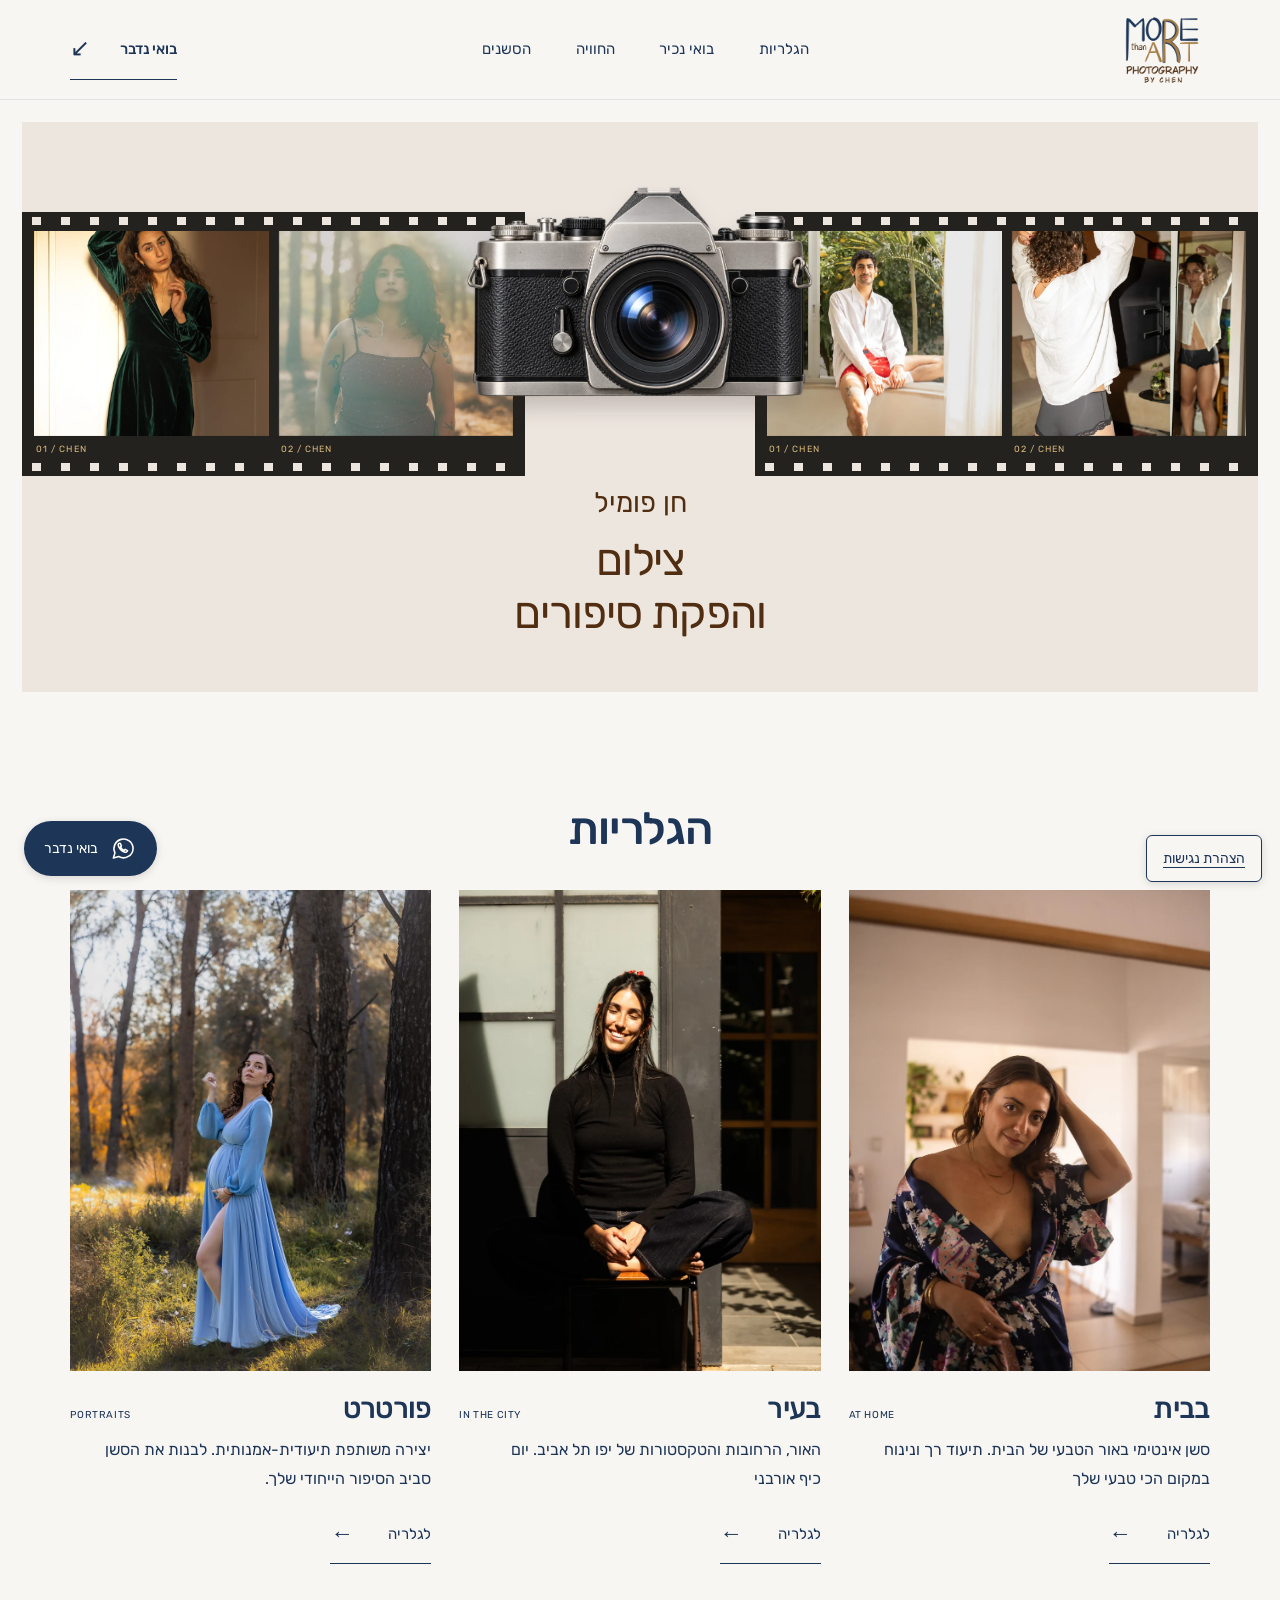
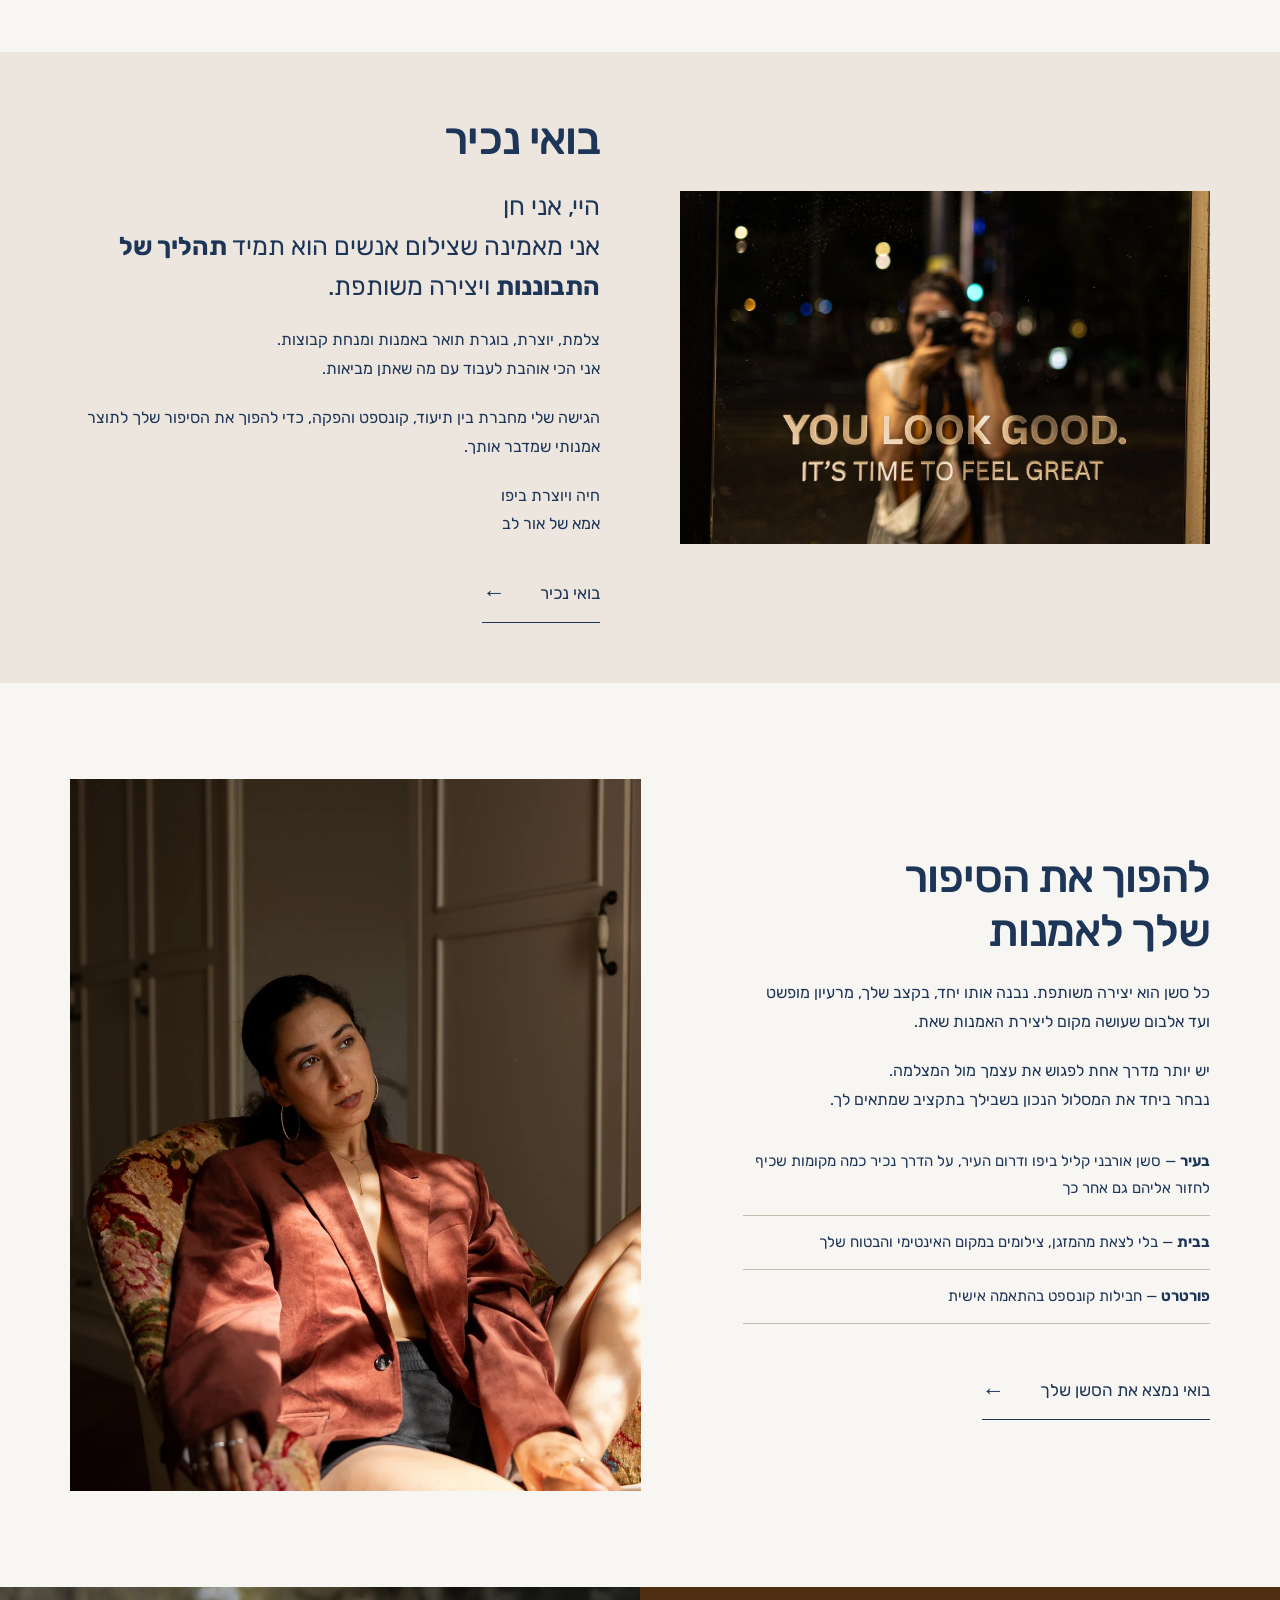
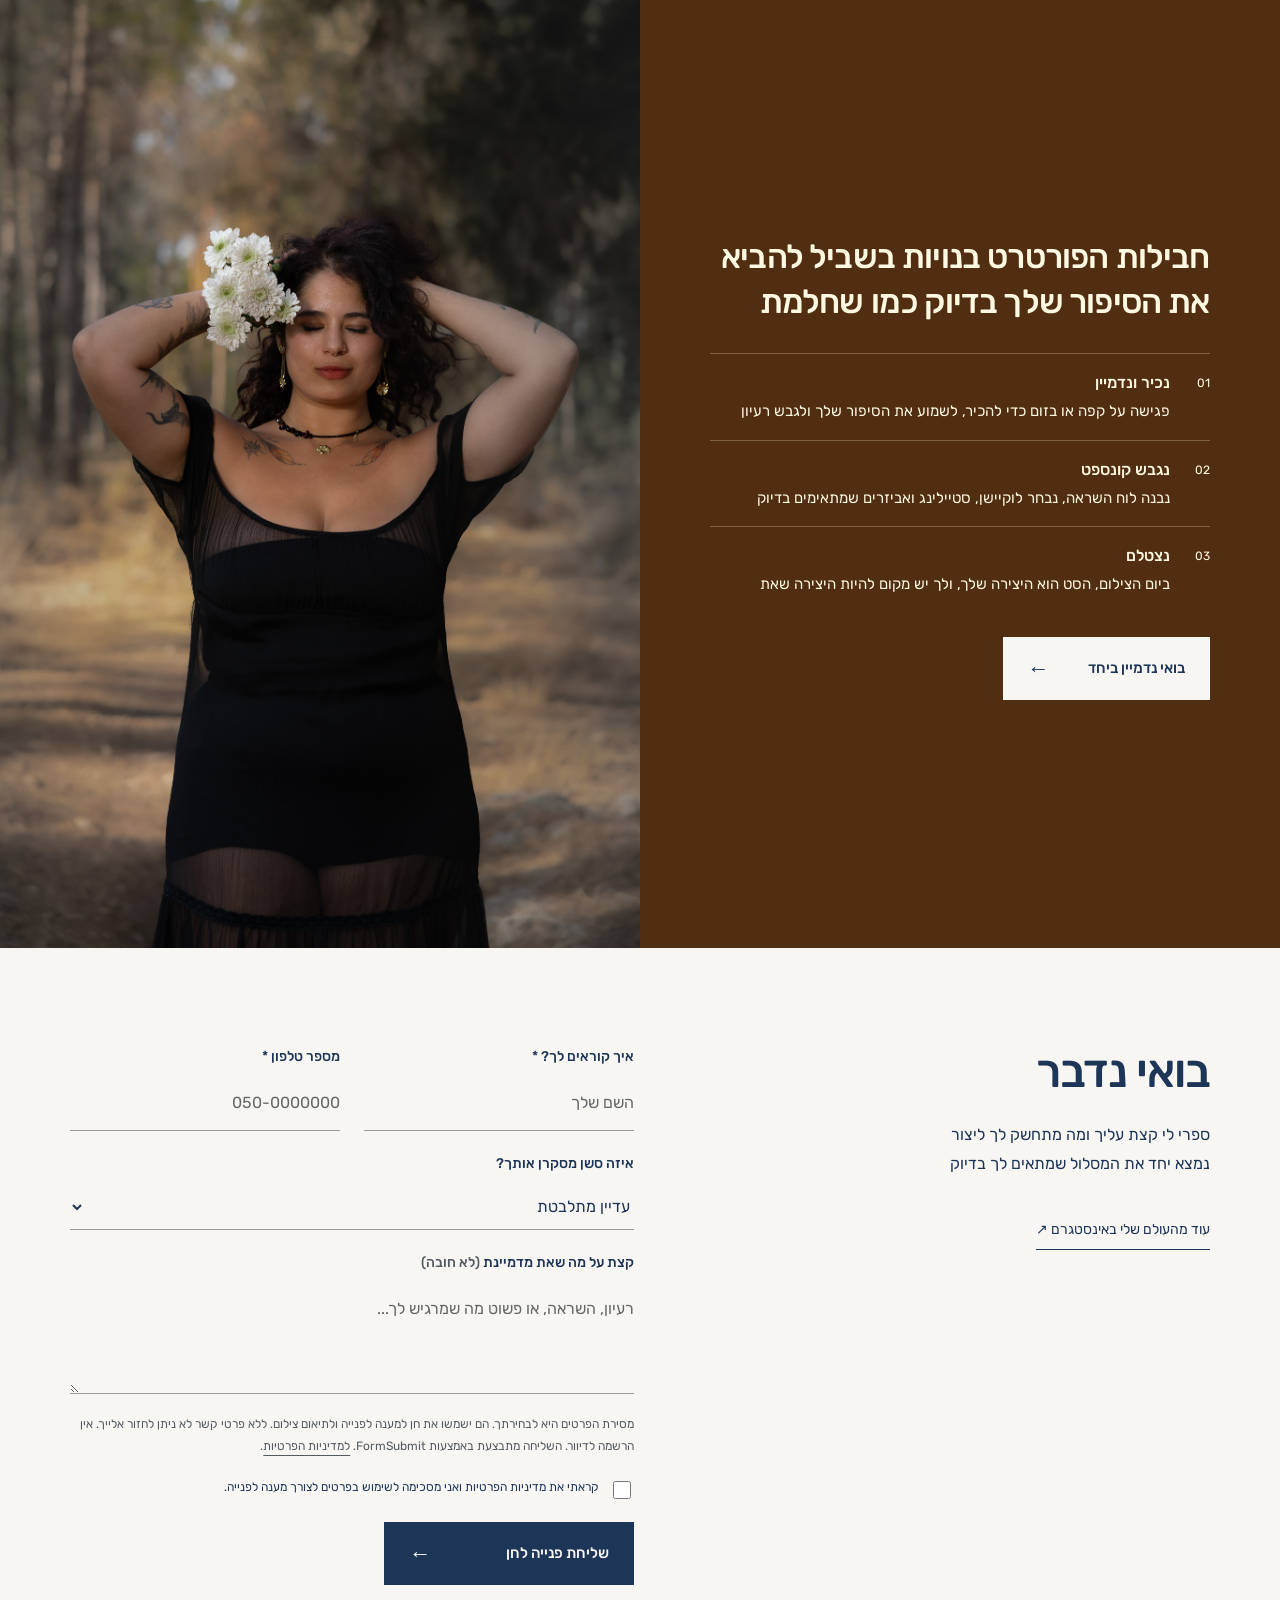
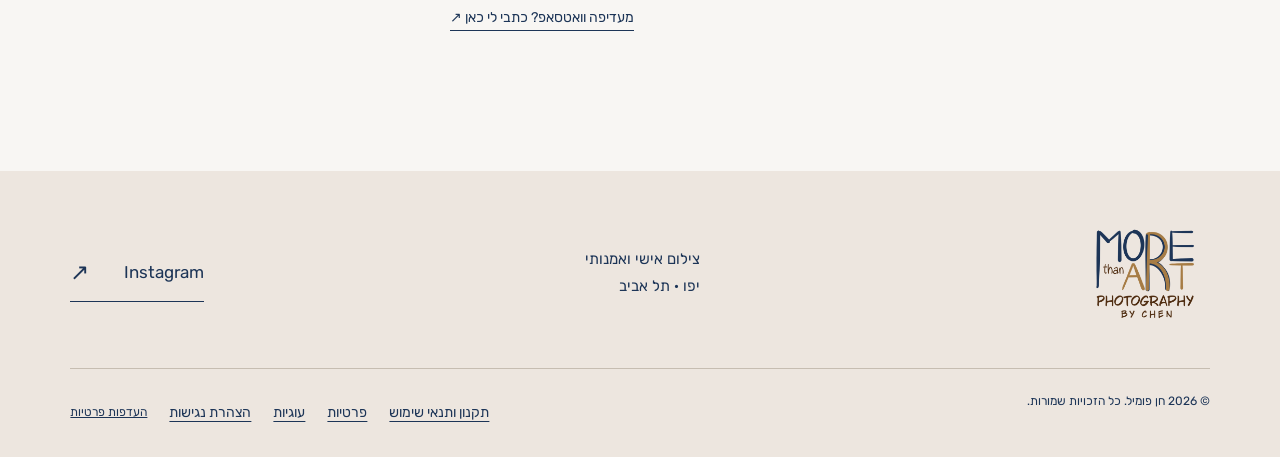
==== commit a3e61d63: "Optimize hero assets and reveal film only after camera is ready" ====
--- a/index.html
+++ b/index.html
@@ -7,11 +7,12 @@
   <meta name="theme-color" content="#1d3557">
   <meta name="robots" content="noindex,nofollow">
   <title>חן פומיל | צילום והפקת סיפורים</title>
+  <link rel="preload" as="image" href="assets/camera-realistic.webp" fetchpriority="high">
   <link rel="icon" href="assets/favicon.svg" type="image/svg+xml">
   <link rel="preload" href="assets/fonts/rubik-variable.ttf" as="font" type="font/ttf" crossorigin><link rel="stylesheet" href="styles.css?v=chen-notes-1"><link rel="stylesheet" href="art-direction.css">
   <script src="site-config.js?v=email-form-1" defer></script>
   <script src="app.js?v=form-thanks-2" defer></script>
-<link rel="stylesheet" href="cinema-preview.css?v=main-1"><link rel="stylesheet" href="hero-camera.css?v=four-photos-fast"><script src="hero-camera.js?v=main-1" defer></script></head>
+<link rel="stylesheet" href="cinema-preview.css?v=main-1"><link rel="stylesheet" href="hero-camera.css?v=load-order-1"><script src="hero-camera.js?v=load-order-1" defer></script></head>
 <body>
   <a class="skip-link" href="#main">דילוג לתוכן</a>
   <header class="site-header">
@@ -23,7 +24,7 @@
     <a class="header-contact" href="#contact">בואי נדבר <span aria-hidden="true">↙</span></a>
   </header>
   <main id="main">
-<section class="cinema-stage demo-camera" aria-labelledby="hero-title"><div class="cinema-hero"><div class="film-window film-left"><div class="film-track"><figure class="film-frame"><img src="assets/hero-selected-1.jpg" alt="דיוקן בשמלת קטיפה ירוקה באור חם" width="1365" height="2048"><figcaption>01 / CHEN</figcaption></figure><figure class="film-frame"><img src="assets/hero-selected-2.jpg" alt="דיוקן בטבע באור שמש רך" width="1365" height="2048"><figcaption>02 / CHEN</figcaption></figure></div></div><div class="cinema-signature"><div class="camera" aria-hidden="true"><img class="camera-real" src="assets/camera-realistic.png" alt="" width="1536" height="1024"><span class="lens-glint"></span></div><div class="signature-copy"><p>חן פומיל</p><h1 id="hero-title">צילום<br>והפקת סיפורים</h1></div><span class="sequence-label" aria-hidden="true"></span></div><div class="film-window film-right"><div class="film-track"><figure class="film-frame"><img src="assets/hero-selected-4.jpg" alt="דיוקן ליד חלון וצמחייה" width="1365" height="2048"><figcaption>01 / CHEN</figcaption></figure><figure class="film-frame"><img src="assets/hero-selected-3.jpg" alt="צילום מול מראה בבית" width="1365" height="2048"><figcaption>02 / CHEN</figcaption></figure></div></div><div class="exposure" aria-hidden="true"></div><span class="scroll-cue" aria-hidden="true">גלול כדי לגלות עוד צילומים ↓</span></div></section>
+<section class="cinema-stage demo-camera" aria-labelledby="hero-title"><div class="cinema-hero"><div class="film-window film-left"><div class="film-track"><figure class="film-frame"><img src="assets/hero-selected-1.webp" alt="דיוקן בשמלת קטיפה ירוקה באור חם" width="1365" height="2048"><figcaption>01 / CHEN</figcaption></figure><figure class="film-frame"><img src="assets/hero-selected-2.webp" alt="דיוקן בטבע באור שמש רך" width="1365" height="2048"><figcaption>02 / CHEN</figcaption></figure></div></div><div class="cinema-signature"><div class="camera" aria-hidden="true"><img class="camera-real" fetchpriority="high" loading="eager" src="assets/camera-realistic.webp" alt="" width="1536" height="1024"><span class="lens-glint"></span></div><div class="signature-copy"><p>חן פומיל</p><h1 id="hero-title">צילום<br>והפקת סיפורים</h1></div><span class="sequence-label" aria-hidden="true"></span></div><div class="film-window film-right"><div class="film-track"><figure class="film-frame"><img src="assets/hero-selected-4.webp" alt="דיוקן ליד חלון וצמחייה" width="1365" height="2048"><figcaption>01 / CHEN</figcaption></figure><figure class="film-frame"><img src="assets/hero-selected-3.webp" alt="צילום מול מראה בבית" width="1365" height="2048"><figcaption>02 / CHEN</figcaption></figure></div></div><div class="exposure" aria-hidden="true"></div><span class="scroll-cue" aria-hidden="true">גלול כדי לגלות עוד צילומים ↓</span></div></section>
 
     <section class="gallery-section section-wrap" id="galleries" aria-labelledby="galleries-title">
       <div class="section-intro"><h2 id="galleries-title">הגלריות</h2><nav class="mobile-gallery-links" aria-label="גישה מהירה לגלריות"><a href="gallery.html?category=home">בבית</a><a href="gallery.html?category=urban">בעיר</a><a href="gallery.html?category=portrait">פורטרט</a></nav></div>
--- a/hero-camera.css
+++ b/hero-camera.css
@@ -17,3 +17,16 @@
 }
 .demo-camera.play .film-frame img{animation-duration:2.2s;animation-delay:1.6s}
 .demo-camera.play .film-frame:nth-child(even) img{animation-delay:1.8s}
+
+/* Keep photographs hidden until the camera is ready; no flash of finished photos. */
+.demo-camera:not(.play) .film-window{visibility:hidden}
+.demo-camera:not(.camera-ready) .camera{visibility:hidden}
+.demo-camera .signature-copy{opacity:1;transform:none}
+.demo-camera.play .signature-copy{animation:none}
+.demo-camera.play .camera{animation-delay:0s}
+.demo-camera.play .lens-glint{animation-delay:.1s}
+.demo-camera.play .exposure{animation-delay:.15s}
+.demo-camera.play .film-left,.demo-camera.play .film-right,
+.demo-camera.play .film-left .film-track,.demo-camera.play .film-right .film-track{animation-delay:.3s;animation-duration:1.2s}
+.demo-camera.play .film-frame img{animation-delay:.4s;animation-duration:1.2s}
+.demo-camera.play .film-frame:nth-child(even) img{animation-delay:.5s}
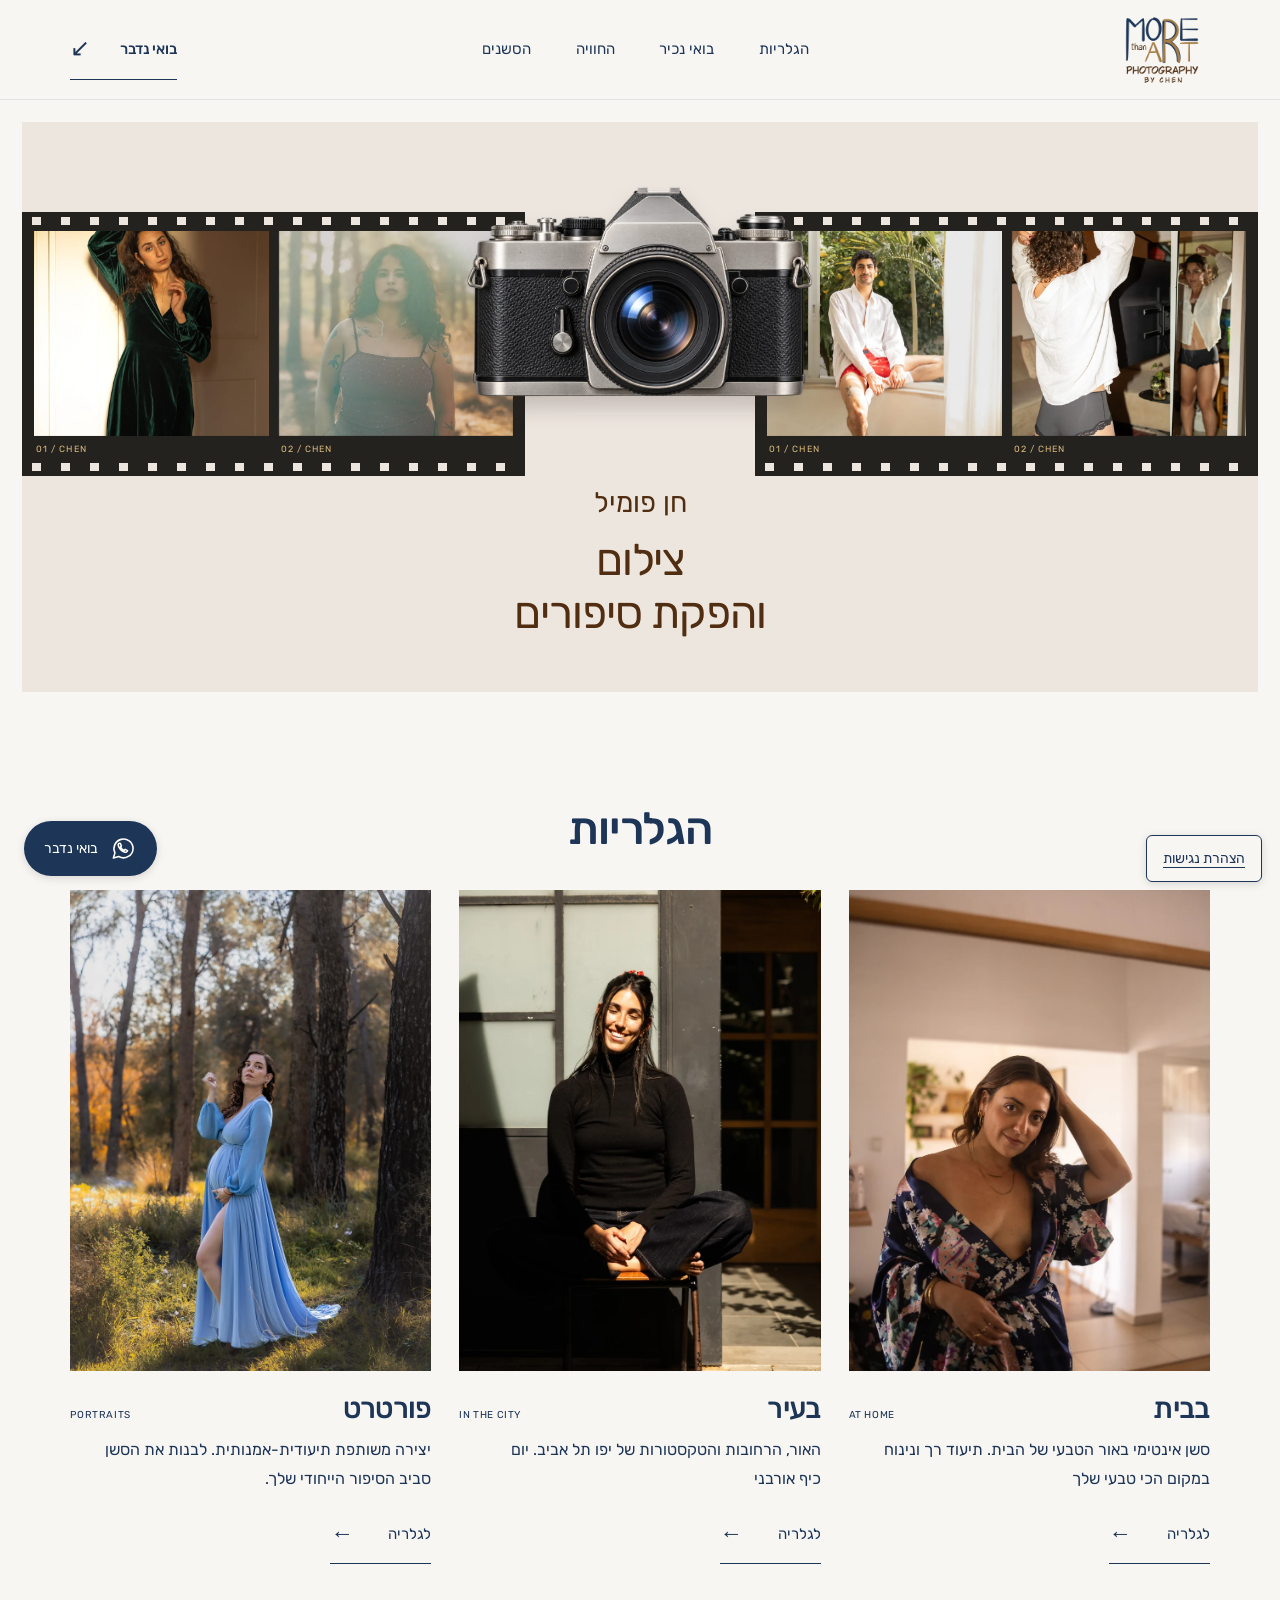
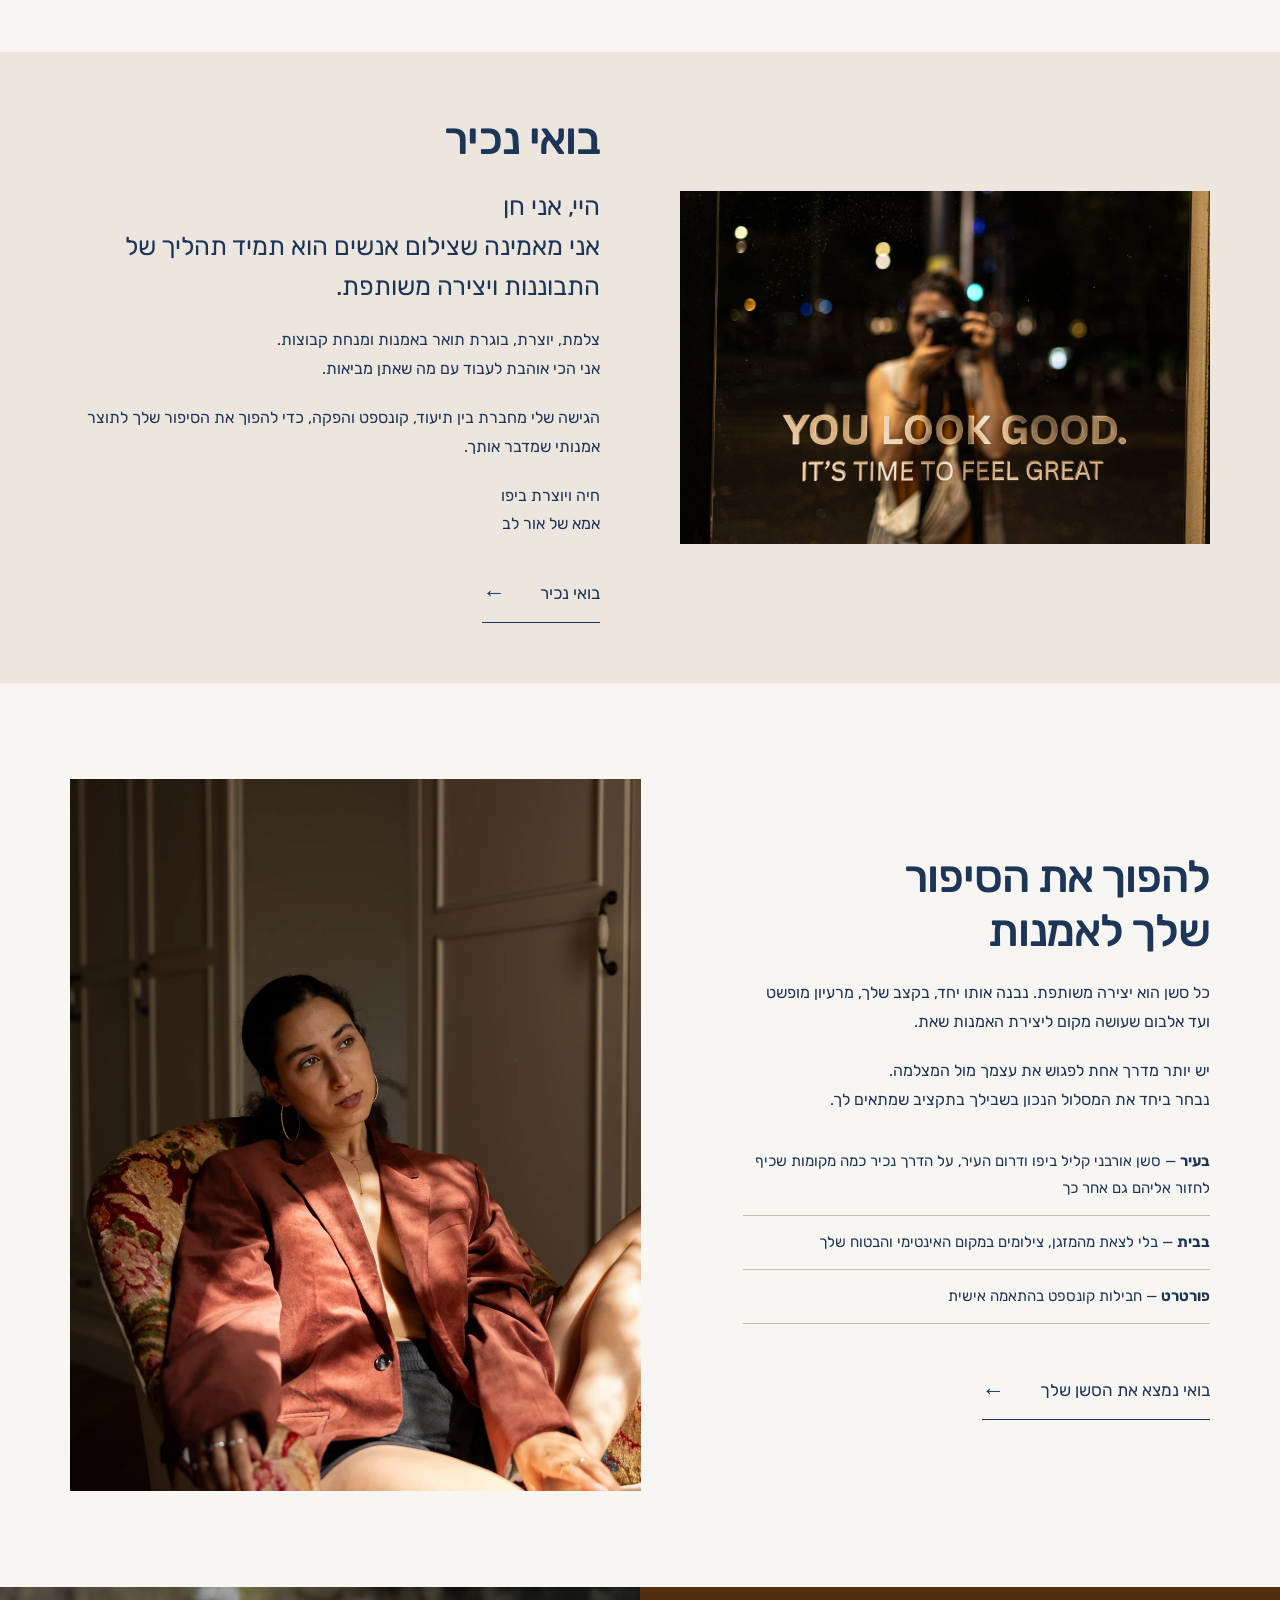
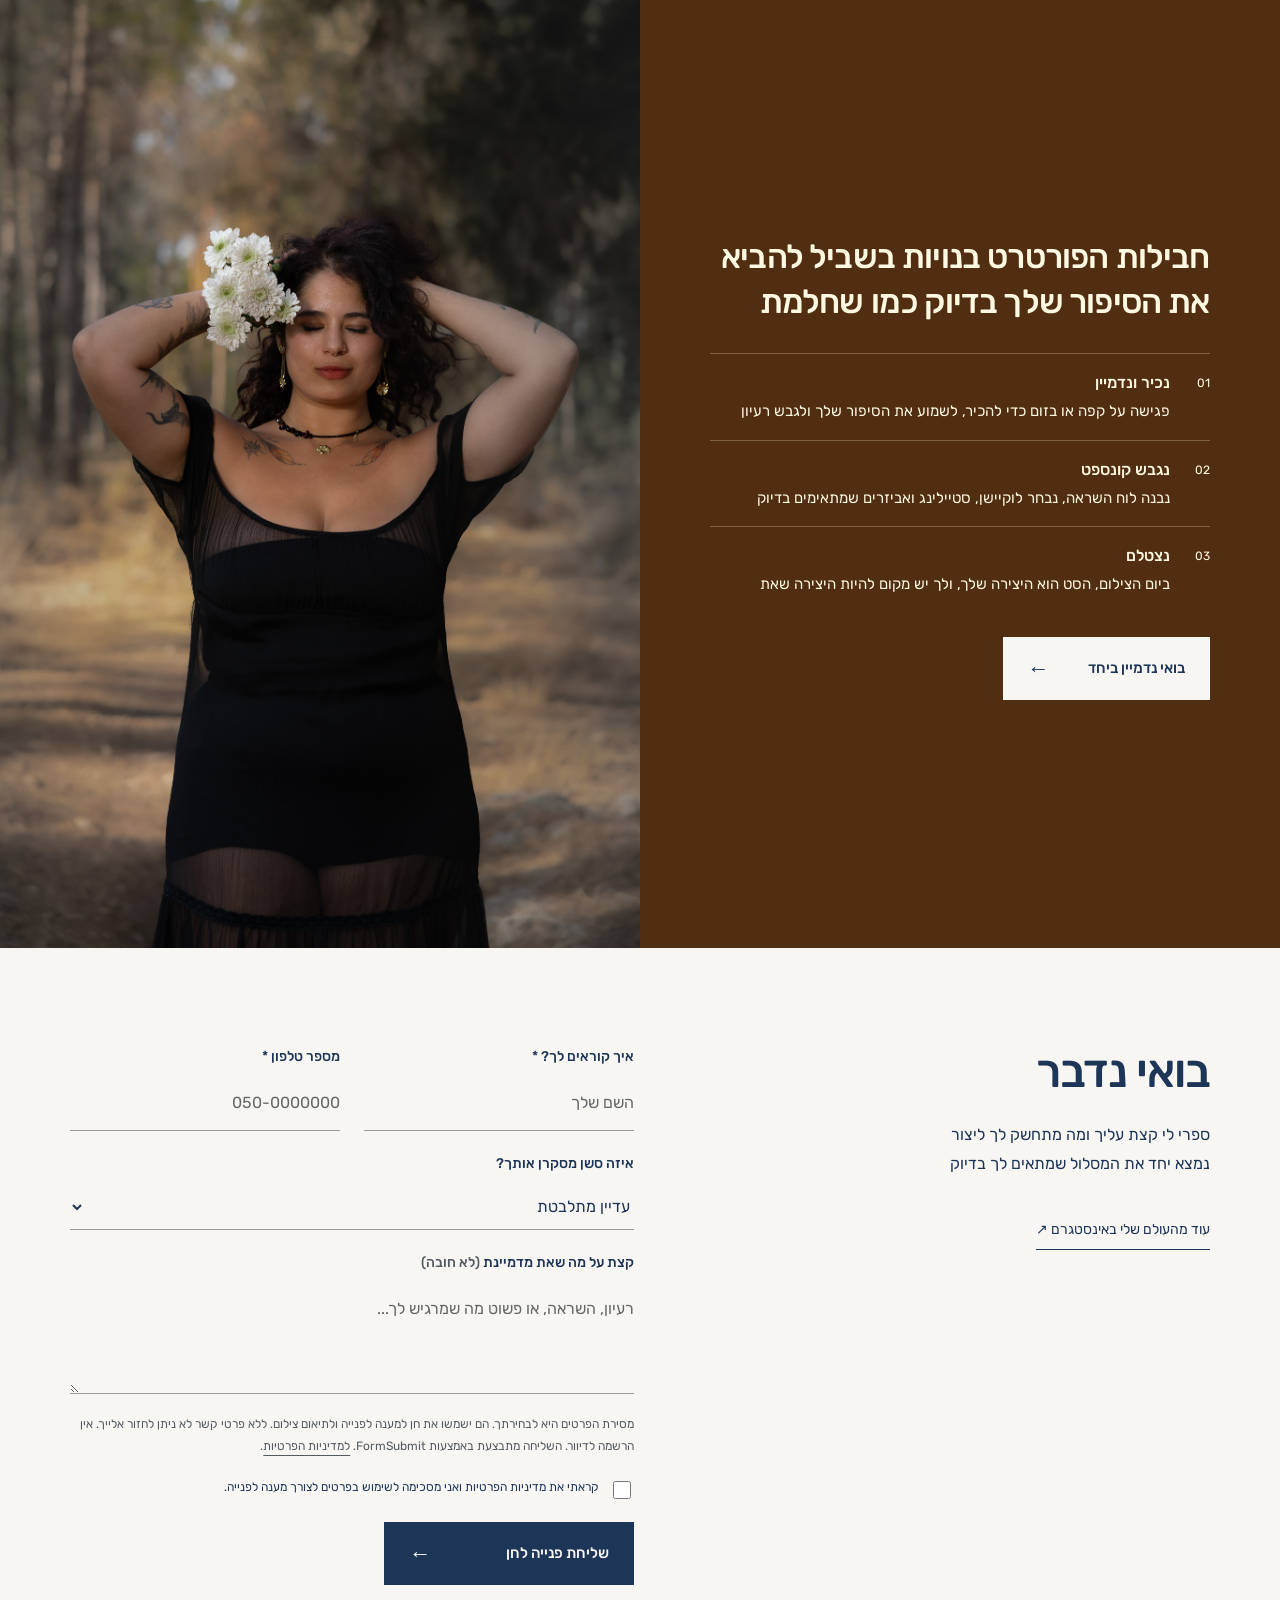
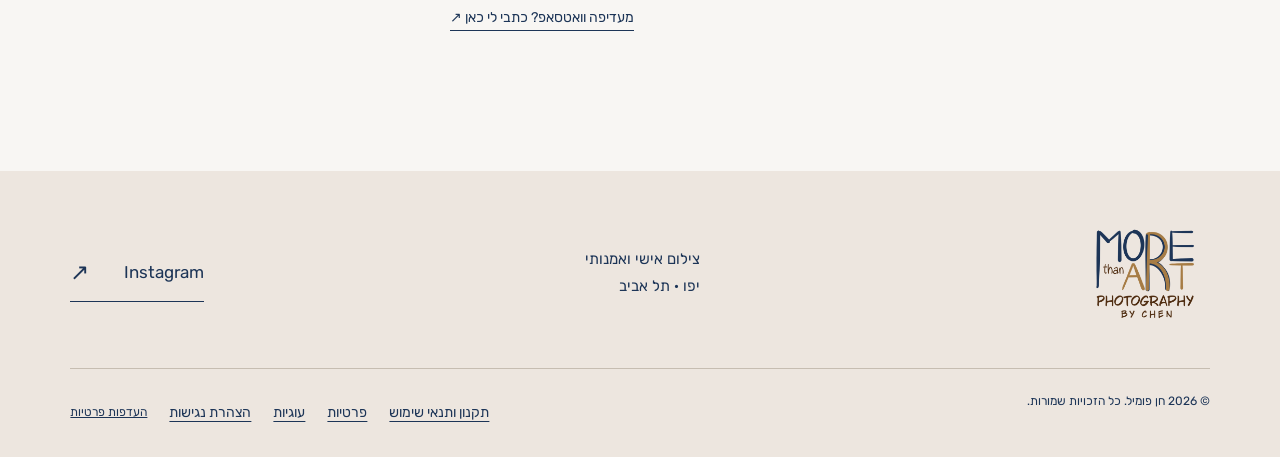
==== commit f72016c9: "Remove unintended emphasis from about introduction" ====
--- a/index.html
+++ b/index.html
@@ -6,6 +6,20 @@
   <meta name="description" content="חן פומיל, צלמת ויוצרת ביפו. צילום אישי ואמנותי בבית, בעיר ובסשן פורטרט שנבנה סביב העולם שלך.">
   <meta name="theme-color" content="#1d3557">
   <meta name="robots" content="noindex,nofollow">
+  <link rel="canonical" href="https://morethanart.co.il/">
+  <meta property="og:type" content="website">
+  <meta property="og:locale" content="he_IL">
+  <meta property="og:site_name" content="More Than Art — חן פומיל">
+  <meta property="og:title" content="חן פומיל | צילום והפקת סיפורים">
+  <meta property="og:description" content="צילום אישי ואמנותי בבית, בעיר ובסשן פורטרט שנבנה סביב העולם שלך. בואי ניצור את הסיפור שלך יחד.">
+  <meta property="og:url" content="https://morethanart.co.il/">
+  <meta property="og:image" content="https://morethanart.co.il/assets/chen-cover.jpg">
+  <meta property="og:image:width" content="1600">
+  <meta property="og:image:height" content="400">
+  <meta property="og:image:alt" content="חן — צילום אישי ואמנותי, More Than Photography">
+  <meta name="twitter:card" content="summary_large_image">
+  <meta name="twitter:title" content="חן פומיל | צילום והפקת סיפורים">
+  <meta name="twitter:image" content="https://morethanart.co.il/assets/chen-cover.jpg">
   <title>חן פומיל | צילום והפקת סיפורים</title>
   <link rel="preload" as="image" href="assets/camera-realistic.webp" fetchpriority="high">
   <link rel="icon" href="assets/favicon.svg" type="image/svg+xml">
@@ -37,7 +51,7 @@
 
     <section class="about-section" id="about" aria-labelledby="about-title">
       <div class="about-image"><img src="assets/brand/chen-1600.webp" alt="חן פומיל, צלמת ויוצרת" width="800" height="1000" loading="lazy"></div>
-      <div class="about-copy"><h2 id="about-title">בואי נכיר</h2><p class="about-lead">היי, אני חן<br>אני מאמינה שצילום אנשים הוא תמיד <strong>תהליך של התבוננות</strong> ויצירה משותפת.</p><p>צלמת, יוצרת, בוגרת תואר באמנות ומנחת קבוצות.<br>אני הכי אוהבת לעבוד עם מה שאתן מביאות.</p><p>הגישה שלי מחברת בין תיעוד, קונספט והפקה, כדי להפוך את הסיפור שלך לתוצר אמנותי שמדבר אותך.</p><p>חיה ויוצרת ביפו<br>אמא של אור לב</p><a class="text-link" href="#contact">בואי נכיר <span aria-hidden="true">←</span></a></div>
+      <div class="about-copy"><h2 id="about-title">בואי נכיר</h2><p class="about-lead">היי, אני חן<br>אני מאמינה שצילום אנשים הוא תמיד תהליך של התבוננות ויצירה משותפת.</p><p>צלמת, יוצרת, בוגרת תואר באמנות ומנחת קבוצות.<br>אני הכי אוהבת לעבוד עם מה שאתן מביאות.</p><p>הגישה שלי מחברת בין תיעוד, קונספט והפקה, כדי להפוך את הסיפור שלך לתוצר אמנותי שמדבר אותך.</p><p>חיה ויוצרת ביפו<br>אמא של אור לב</p><a class="text-link" href="#contact">בואי נכיר <span aria-hidden="true">←</span></a></div>
     </section>
 
     <section class="experience-section section-wrap" id="experience" aria-labelledby="experience-title">
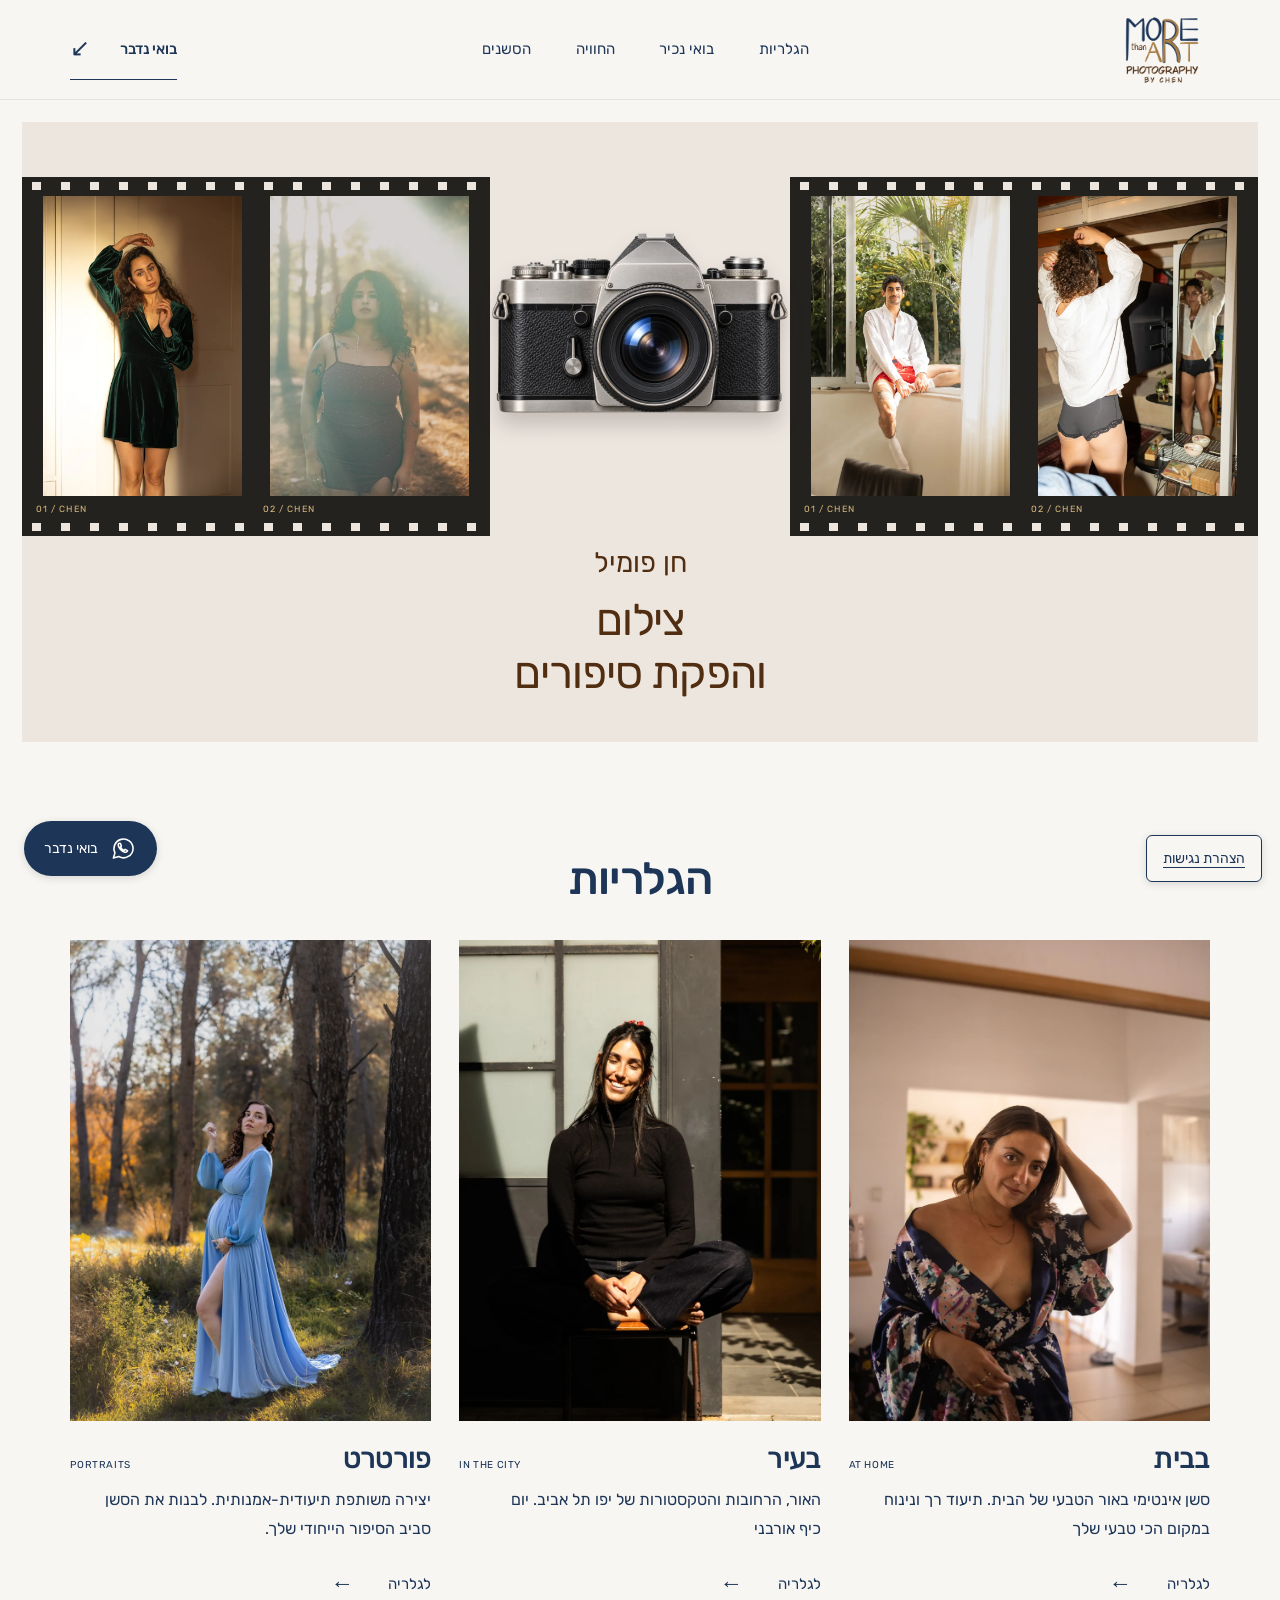
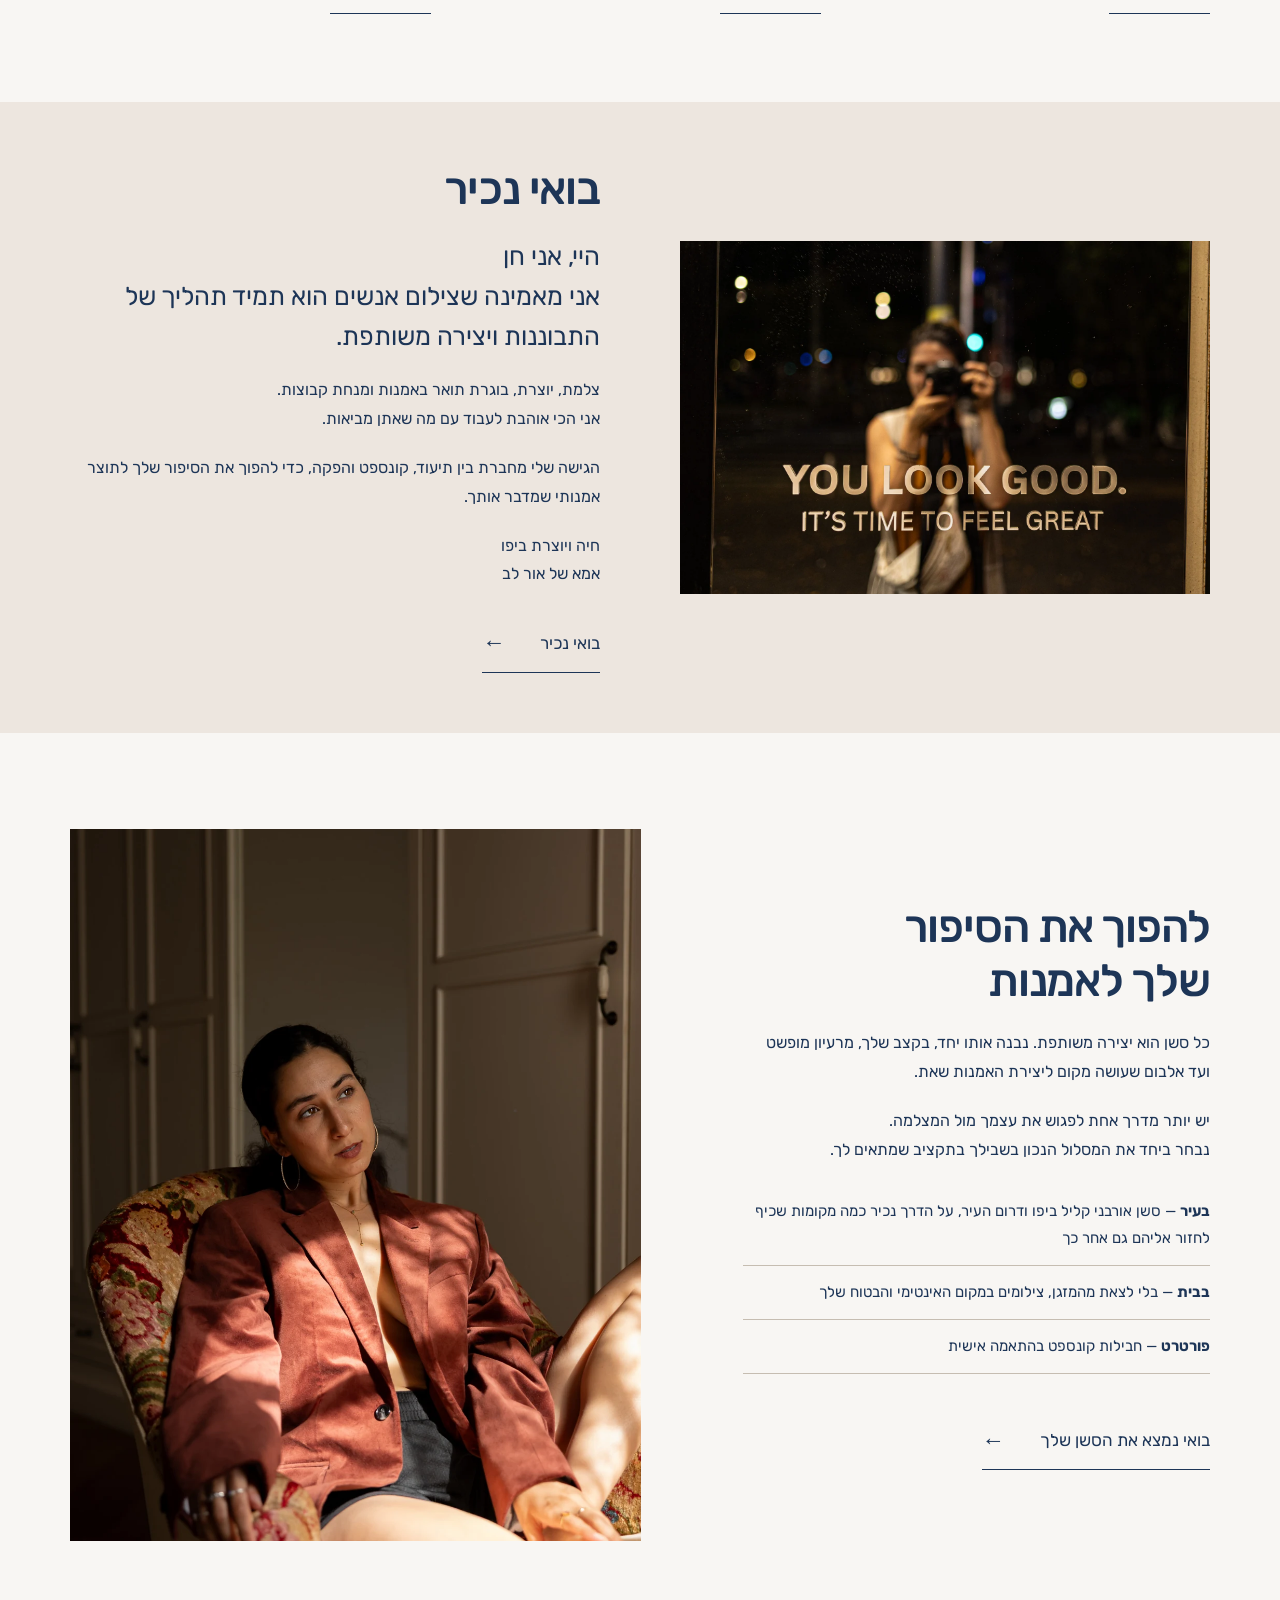
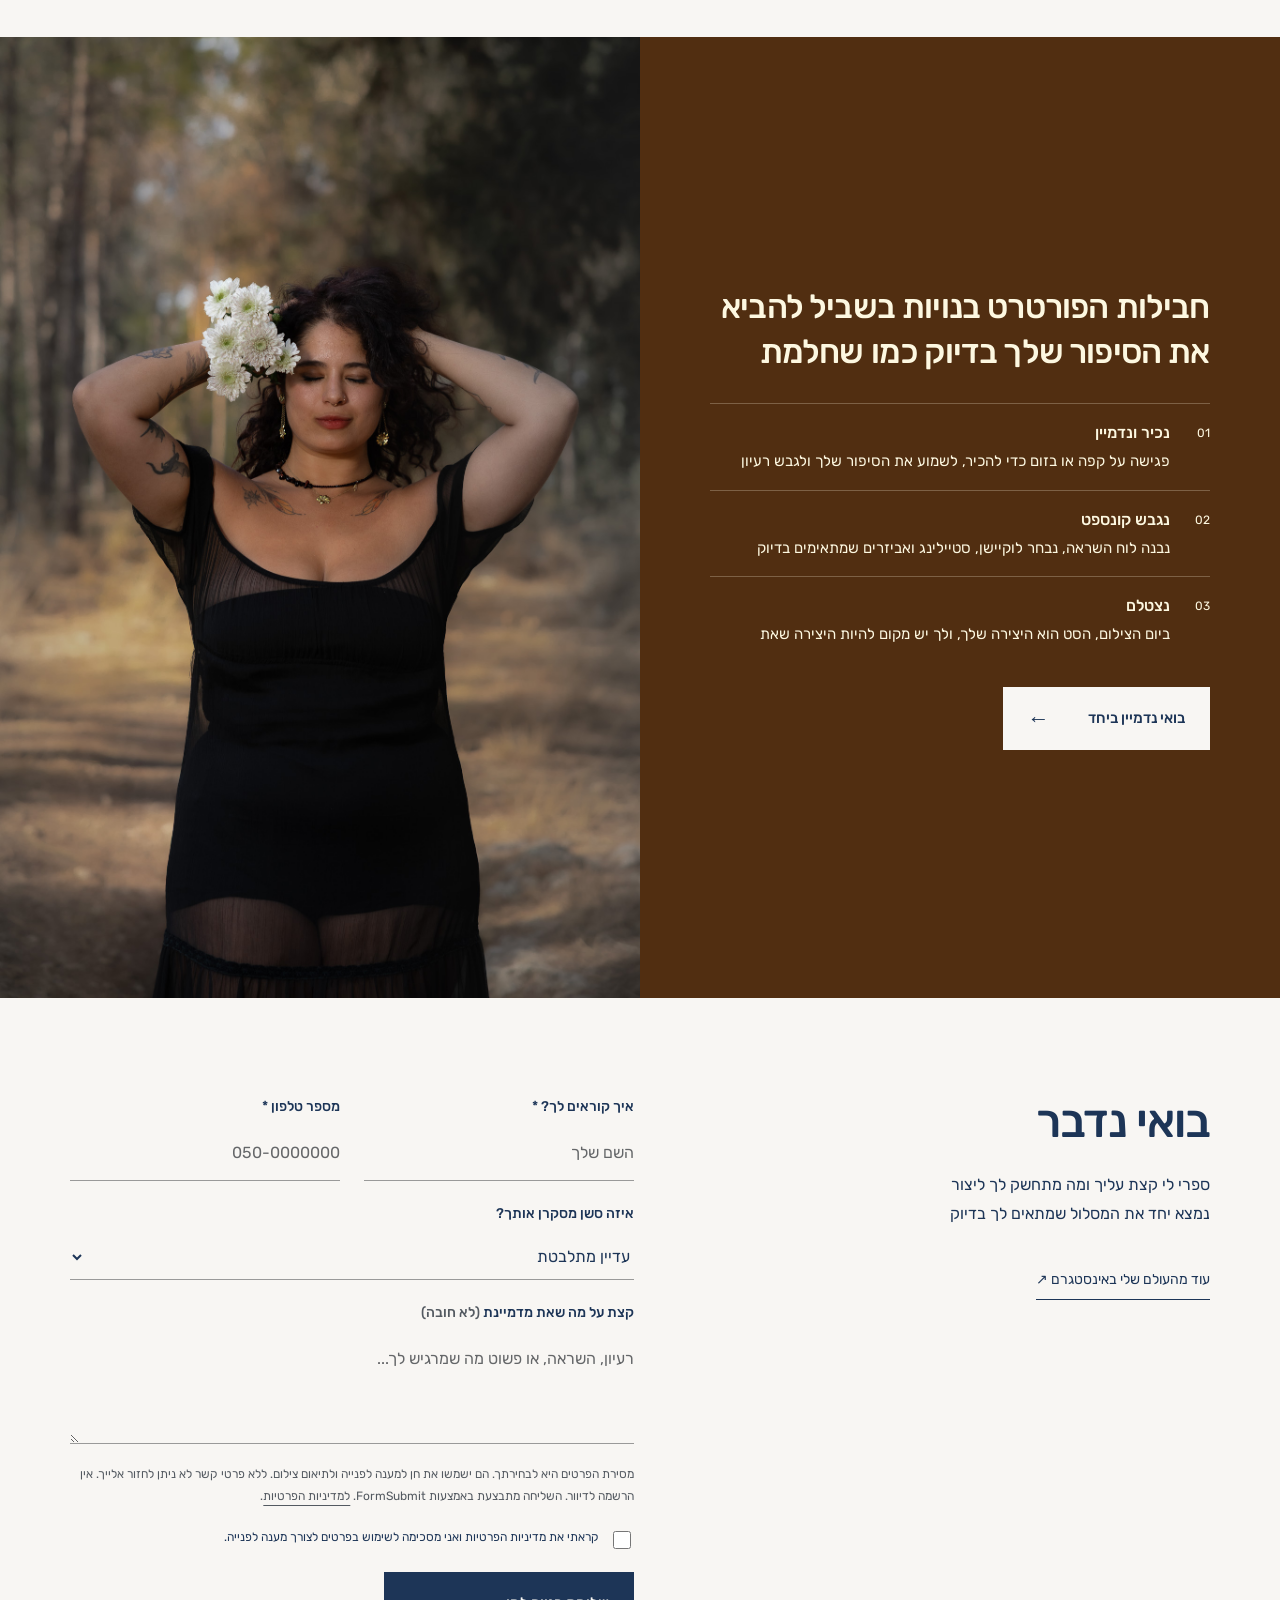
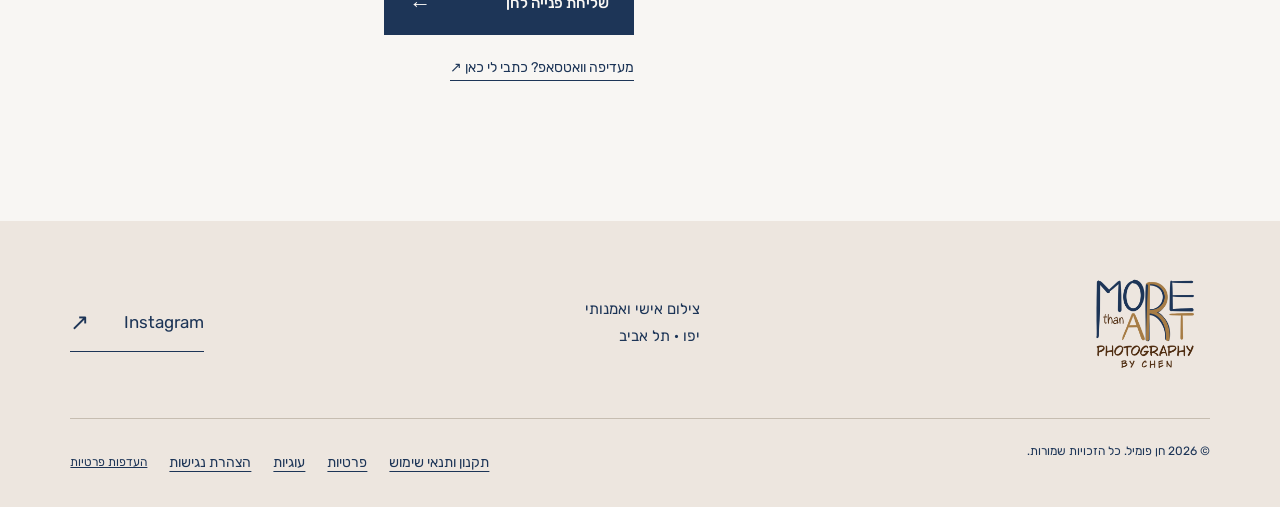
==== commit 9271f4a5: "Show complete hero portraits in desktop film frames" ====
--- a/index.html
+++ b/index.html
@@ -26,7 +26,7 @@
   <link rel="preload" href="assets/fonts/rubik-variable.ttf" as="font" type="font/ttf" crossorigin><link rel="stylesheet" href="styles.css?v=chen-notes-1"><link rel="stylesheet" href="art-direction.css">
   <script src="site-config.js?v=email-form-1" defer></script>
   <script src="app.js?v=form-thanks-2" defer></script>
-<link rel="stylesheet" href="cinema-preview.css?v=main-1"><link rel="stylesheet" href="hero-camera.css?v=load-order-1"><script src="hero-camera.js?v=load-order-1" defer></script></head>
+<link rel="stylesheet" href="cinema-preview.css?v=main-1"><link rel="stylesheet" href="hero-camera.css?v=portrait-fit-1"><script src="hero-camera.js?v=load-order-1" defer></script></head>
 <body>
   <a class="skip-link" href="#main">דילוג לתוכן</a>
   <header class="site-header">
--- a/hero-camera.css
+++ b/hero-camera.css
@@ -30,3 +30,12 @@
 .demo-camera.play .film-left .film-track,.demo-camera.play .film-right .film-track{animation-delay:.3s;animation-duration:1.2s}
 .demo-camera.play .film-frame img{animation-delay:.4s;animation-duration:1.2s}
 .demo-camera.play .film-frame:nth-child(even) img{animation-delay:.5s}
+
+/* Preserve full portrait compositions in the desktop film frames. */
+@media(min-width:701px){
+.demo-camera .film-window{width:calc(50% - 150px);top:55px}
+.demo-camera .film-frame img{height:300px;object-fit:contain;background:#24221f}
+.demo-camera .camera{width:300px;top:105px}
+.demo-camera .signature-copy{top:425px}
+.demo-camera .cinema-hero{height:620px}
+}
